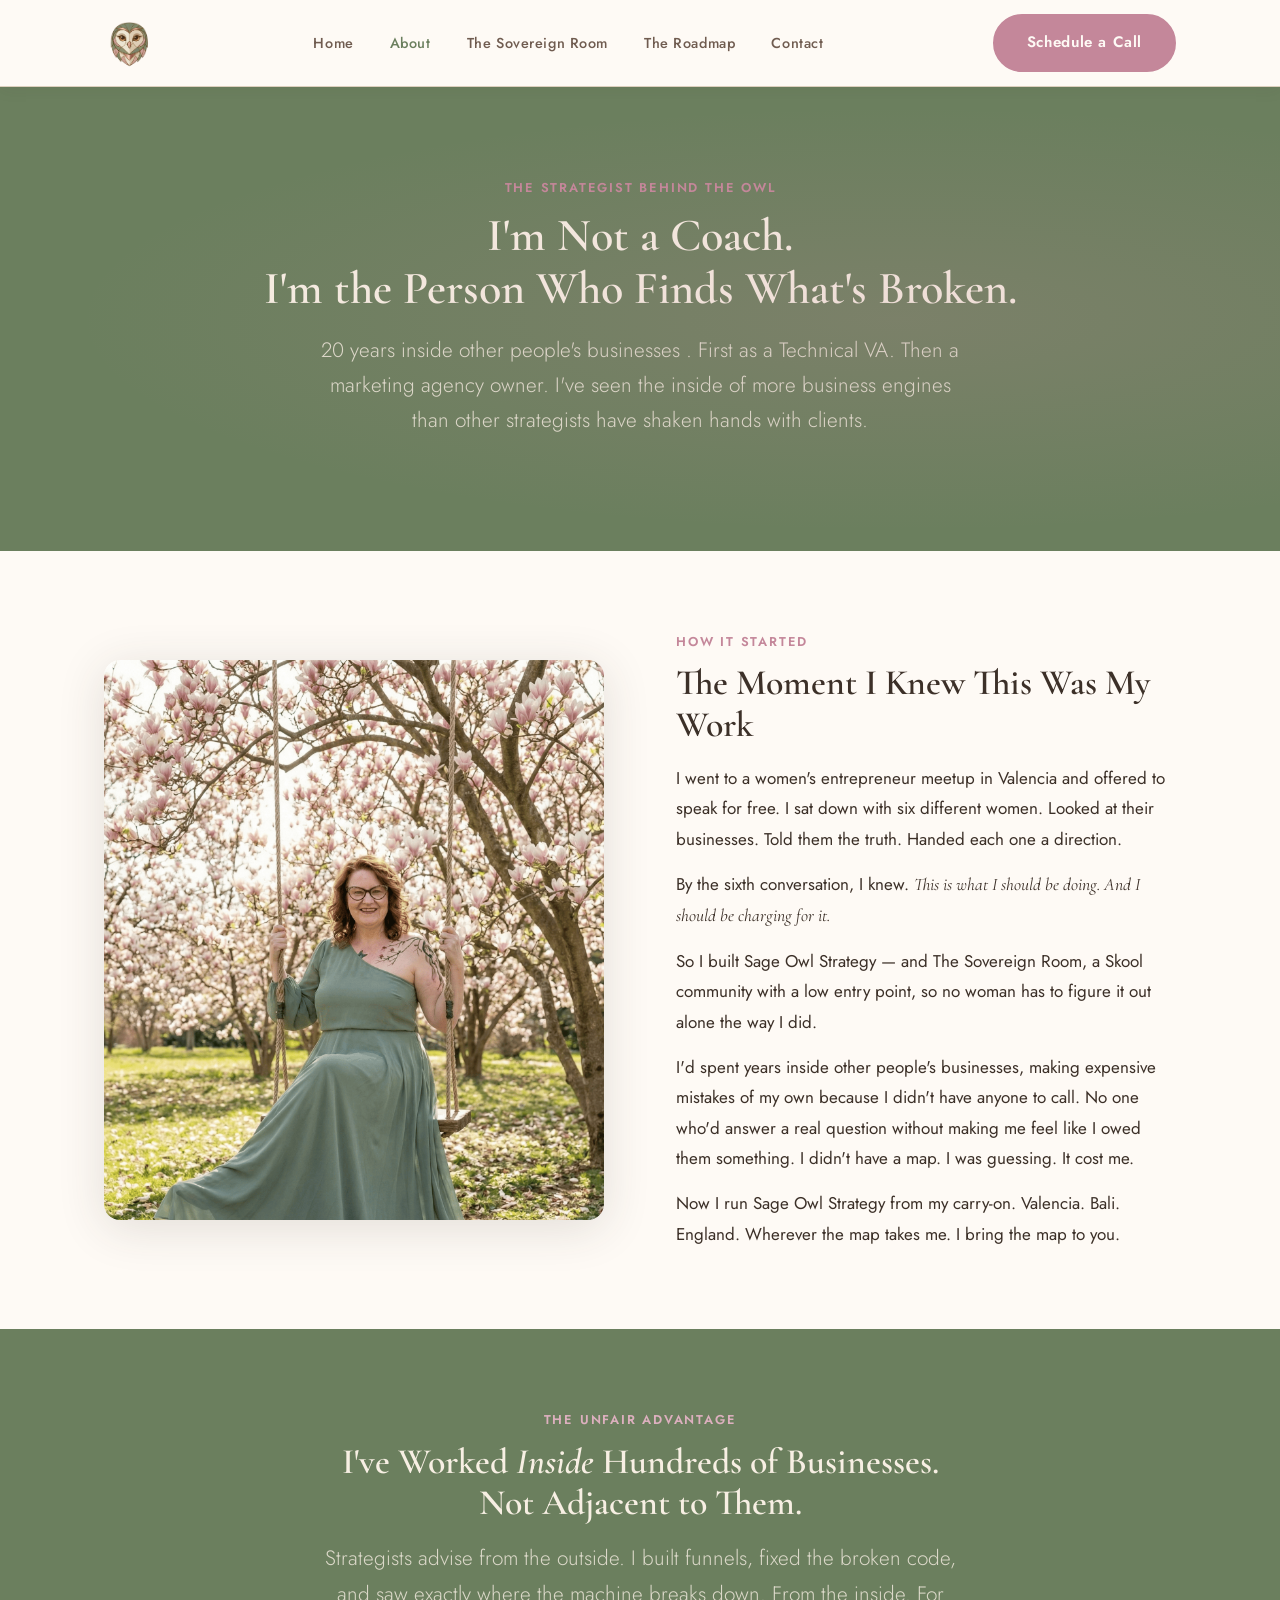
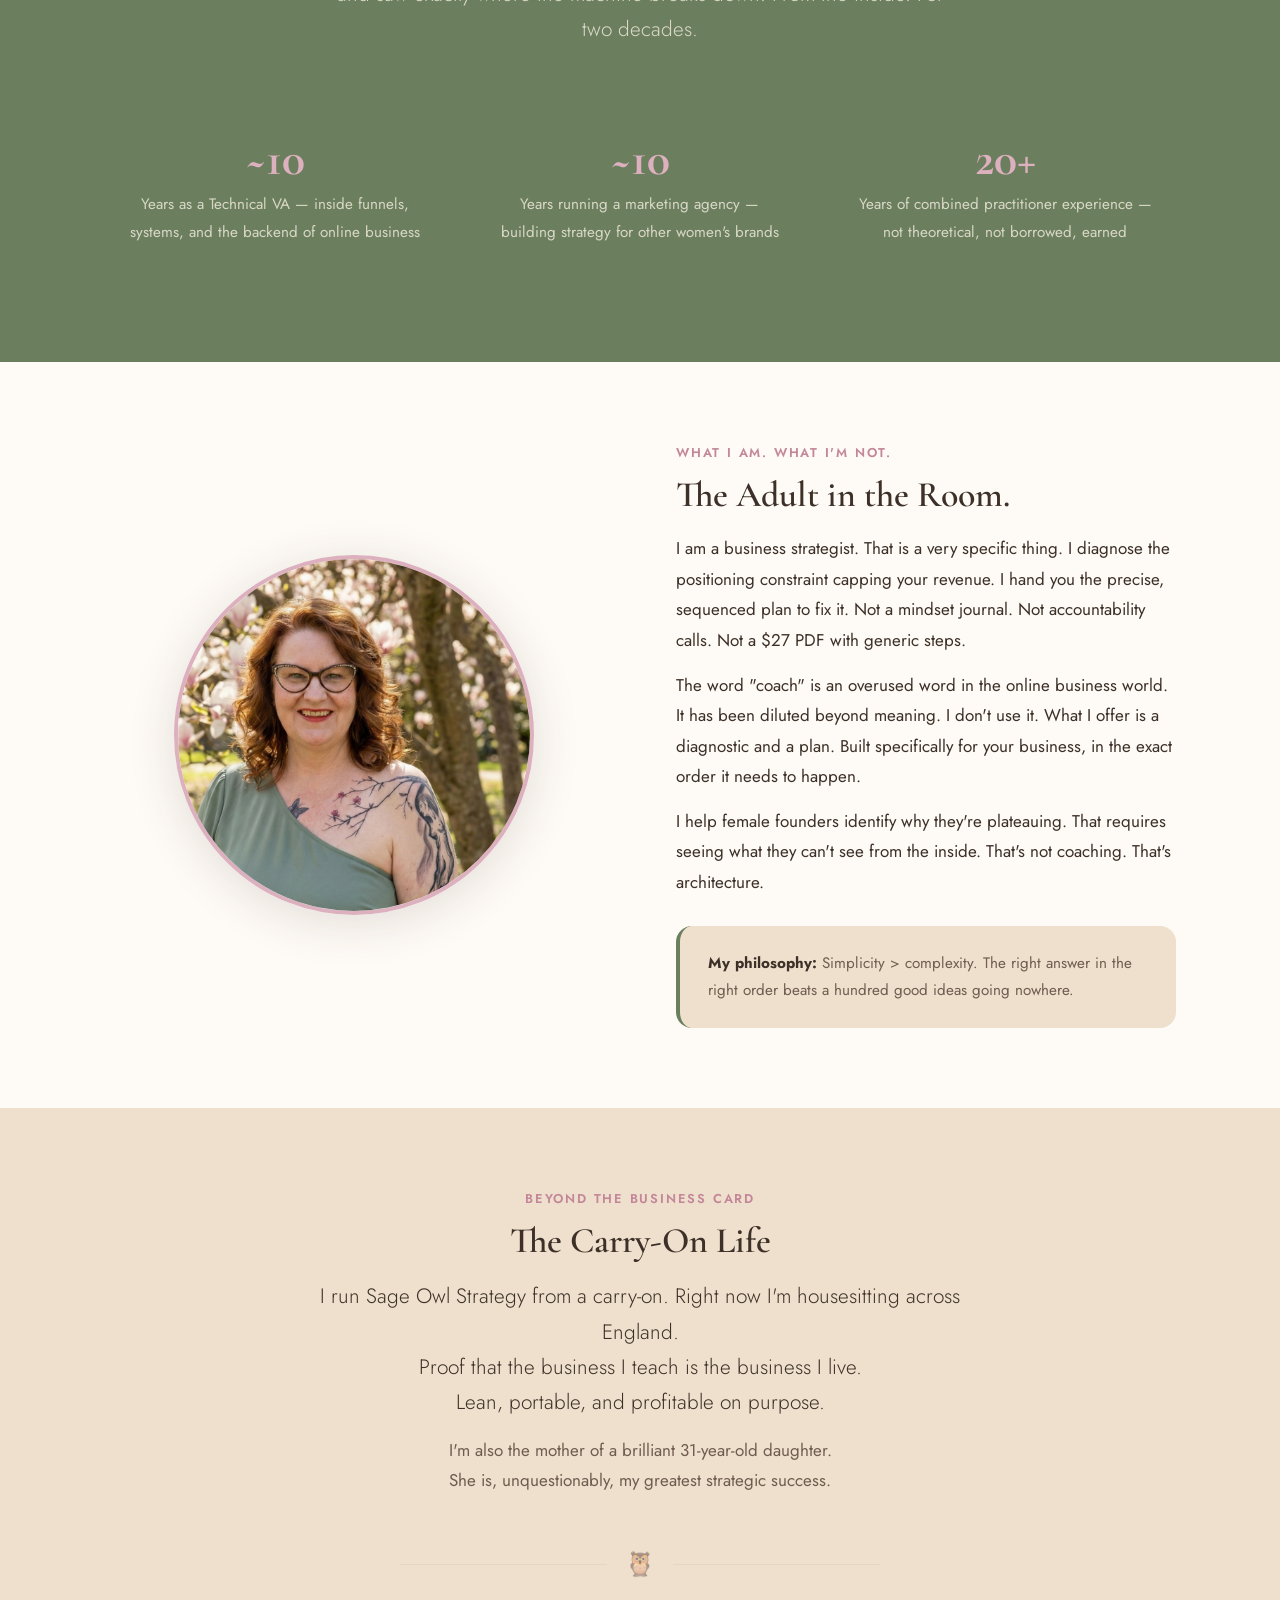
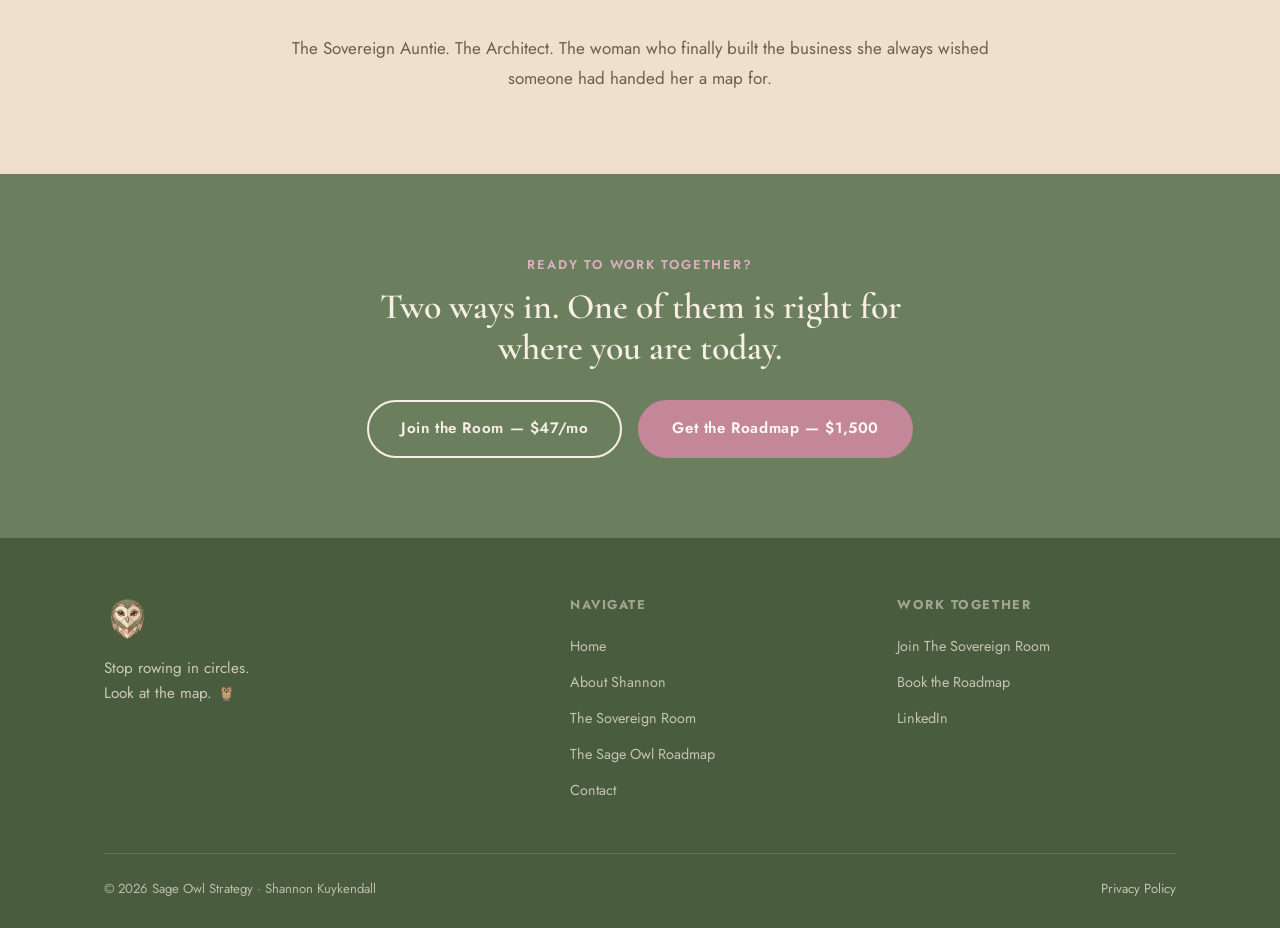
==== about.html @ d6c2b33d "Add files via upload" ====
<!DOCTYPE html>
<html lang="en">
<head>
  <meta charset="UTF-8" />
  <meta name="viewport" content="width=device-width, initial-scale=1.0" />

  <!-- SEO -->
  <title>About Shannon Kuykendall | Sage Owl Strategy</title>
  <!-- Google Analytics 4 -->
  <script async src="https://www.googletagmanager.com/gtag/js?id=G-QJ9VFE82Z1"></script>
  <script>window.dataLayer=window.dataLayer||[];function gtag(){dataLayer.push(arguments);}gtag("js",new Date());gtag("config","G-QJ9VFE82Z1");</script>
  <meta name="description" content="20 years inside other people's businesses. Technical VA, marketing agency owner, and now the person who finds what's broken. I'm not a coach — I'm a business strategist." />
  <link rel="canonical" href="https://sageowlstrategy.com/about.html" />

  <!-- Open Graph -->
  <meta property="og:type" content="website" />
  <meta property="og:url" content="https://sageowlstrategy.com/about.html" />
  <meta property="og:title" content="About Shannon Kuykendall | Sage Owl Strategy" />
  <meta property="og:description" content="20 years inside other people's businesses. Technical VA, agency owner, and business strategist for women founders." />
  <meta property="og:image" content="https://sageowlstrategy.com/images/shannon-headshot.png" />

  <link rel="icon" type="image/png" href="/images/favicon.png" />
  <link rel="shortcut icon" href="/images/favicon.png" />
  <link rel="apple-touch-icon" href="/images/favicon.png" />
  <link rel="stylesheet" href="styles.css" />

  <!-- Google Analytics 4 — paste your ID -->
  


  <!-- Metricool -->

</head>

<body>

  <!-- NAV -->
  <nav class="nav">
    <div class="nav__inner">
      <a class="nav__logo" href="index.html">
        <img src="/images/logo.png" alt="Sage Owl Strategy" />
      </a>
      <button class="nav__hamburger" id="hamburger" aria-label="Toggle menu">
        <span></span><span></span><span></span>
      </button>
      <ul class="nav__links" id="navLinks">
        <li><a href="index.html">Home</a></li>
        <li><a href="about.html" class="active">About</a></li>
        <li><a href="sovereign-room.html">The Sovereign Room</a></li>
        <li><a href="roadmap.html">The Roadmap</a></li>
        <li><a href="contact.html">Contact</a></li>
      </ul>
      <a href="contact.html" class="btn btn--rose nav__cta">Schedule a Call</a>
    </div>
  </nav>

  <!-- PAGE HERO -->
  <section class="page-hero">
    <span class="eyebrow">The Strategist Behind the Owl</span>
    <h1>I'm Not a Coach.<br>I'm the Person Who Finds What's Broken.</h1>
    <p class="lead">20 years inside other people's businesses . First as a Technical VA. Then a marketing agency owner. I've seen the inside of more business engines than other strategists have shaken hands with clients.</p>
  </section>

  <!-- ORIGIN STORY -->
  <section class="section section--white">
    <div class="container">
      <div class="about-split">
        <div class="about-split__image">
          <img src="/images/shannon-swing.png" alt="Shannon Kuykendall" style="border-radius:16px;max-height:560px;object-fit:cover;object-position:top;" />
        </div>
        <div class="about-split__text">
          <span class="eyebrow">How it started</span>
          <h2>The Moment I Knew This Was My Work</h2>
          <p style="margin-top:18px;">I went to a women's entrepreneur meetup in Valencia and offered to speak for free. I sat down with six different women. Looked at their businesses. Told them the truth. Handed each one a direction.</p>
          <p style="margin-top:14px;">By the sixth conversation, I knew. <em style="font-family:var(--font-display);font-size:1.1rem;">This is what I should be doing. And I should be charging for it.</em></p>
          <p style="margin-top:14px;">So I built Sage Owl Strategy — and The Sovereign Room, a Skool community with a low entry point, so no woman has to figure it out alone the way I did.</p>
          <p style="margin-top:14px;">I'd spent years inside other people's businesses, making expensive mistakes of my own because I didn't have anyone to call. No one who'd answer a real question without making me feel like I owed them something. I didn't have a map. I was guessing. It cost me.</p>
          <p style="margin-top:14px;">Now I run Sage Owl Strategy from my carry-on. Valencia. Bali. England. Wherever the map takes me. I bring the map to you.</p>
        </div>
      </div>
    </div>
  </section>

  <!-- CREDENTIALS -->
  <section class="section section--sage">
    <div class="container">
      <div style="text-align:center;">
        <span class="eyebrow">The Unfair Advantage</span>
        <h2 style="color:var(--cream);">I've Worked <em>Inside</em> Hundreds of Businesses.<br>Not Adjacent to Them.</h2>
        <p class="lead" style="color:rgba(247,239,227,.8);max-width:640px;margin:18px auto 0;">Strategists advise from the outside. I built funnels, fixed the broken code, and saw exactly where the machine breaks down. From the inside. For two decades.</p>
      </div>
      <div class="creds-grid" style="margin-top:52px;">
        <div class="cred-item">
          <span class="num" style="color:var(--rose-light);">~10</span>
          <p style="color:rgba(247,239,227,.78);">Years as a Technical VA — inside funnels, systems, and the backend of online business</p>
        </div>
        <div class="cred-item">
          <span class="num" style="color:var(--rose-light);">~10</span>
          <p style="color:rgba(247,239,227,.78);">Years running a marketing agency — building strategy for other women's brands</p>
        </div>
        <div class="cred-item">
          <span class="num" style="color:var(--rose-light);">20+</span>
          <p style="color:rgba(247,239,227,.78);">Years of combined practitioner experience — not theoretical, not borrowed, earned</p>
        </div>
      </div>
    </div>
  </section>

  <!-- WHAT SHE IS NOT + PHILOSOPHY -->
  <section class="section section--white">
    <div class="container">
      <div class="about-split about-split--reverse">
        <div class="about-split__text">
          <span class="eyebrow">What I Am. What I'm Not.</span>
          <h2>The Adult in the Room.</h2>
          <p style="margin-top:18px;">I am a business strategist. That is a very specific thing. I diagnose the positioning constraint capping your revenue. I hand you the precise, sequenced plan to fix it. Not a mindset journal. Not accountability calls. Not a $27 PDF with generic steps.</p>
          <p style="margin-top:14px;">The word "coach" is an overused word in the online business world. It has been diluted beyond meaning. I don't use it. What I offer is a diagnostic and a plan. Built specifically for your business, in the exact order it needs to happen.</p>
          <p style="margin-top:14px;">I help female founders identify why they're plateauing. That requires seeing what they can't see from the inside. That's not coaching. That's architecture.</p>
          <div style="margin-top:28px;padding:24px 28px;background:var(--cream-mid);border-radius:var(--radius-lg);border-left:4px solid var(--sage);">
            <p style="font-size:.95rem;color:var(--text-muted);"><strong style="color:var(--text);">My philosophy:</strong> Simplicity &gt; complexity. The right answer in the right order beats a hundred good ideas going nowhere.</p>
          </div>
        </div>
        <div class="about-split__image about-split__image--circle">
          <img src="/images/shannon-headshot.png" alt="Shannon Kuykendall" />
        </div>
      </div>
    </div>
  </section>

  <!-- PERSONAL / HUMAN SECTION -->
  <section class="section section--cream-dark">
    <div class="container" style="max-width:760px;text-align:center;">
      <span class="eyebrow">Beyond the business card</span>
      <h2>The Carry-On Life</h2>
      <p class="lead" style="margin-top:18px;">I run Sage Owl Strategy from a carry-on. Right now I'm housesitting across England.<br>Proof that the business I teach is the business I live.<br>Lean, portable, and profitable on purpose.</p>
      <p style="margin-top:14px;color:var(--text-muted);">I'm also the mother of a brilliant 31-year-old daughter.<br>She is, unquestionably, my greatest strategic success.</p>
      <div class="owl-divider"><span>🦉</span></div>
      <p style="color:var(--text-muted);">The Sovereign Auntie. The Architect. The woman who finally built the business she always wished someone had handed her a map for.</p>
    </div>
  </section>

  <!-- CTA -->
  <section class="section section--sage" style="text-align:center;">
    <div class="container" style="max-width:640px;">
      <span class="eyebrow">Ready to work together?</span>
      <h2 style="color:var(--cream);">Two ways in. One of them is right for where you are today.</h2>
      <div style="display:flex;gap:16px;justify-content:center;flex-wrap:wrap;margin-top:32px;">
        <a href="sovereign-room.html" class="btn btn--outline-cream">Join the Room — $47/mo</a>
        <a href="roadmap.html" class="btn btn--rose">Get the Roadmap — $1,500</a>
      </div>
    </div>
  </section>

  <!-- FOOTER -->
  <footer class="footer">
    <div class="footer__inner">
      <div class="footer__top">
        <div>
          <div class="footer__logo"><img src="/images/logo.png" alt="Sage Owl Strategy" /></div>
          <p class="footer__tagline">Stop rowing in circles.<br>Look at the map. 🦉</p>
        </div>
        <div>
          <h5>Navigate</h5>
          <ul class="footer__links">
            <li><a href="index.html">Home</a></li>
            <li><a href="about.html">About Shannon</a></li>
            <li><a href="sovereign-room.html">The Sovereign Room</a></li>
            <li><a href="roadmap.html">The Sage Owl Roadmap</a></li>
            <li><a href="contact.html">Contact</a></li>
          </ul>
        </div>
        <div>
          <h5>Work Together</h5>
          <ul class="footer__links">
            <li><a href="https://www.skool.com/the-sovereign-room-8206" target="_blank" rel="noopener">Join The Sovereign Room</a></li>
            <li><a href="https://cal.com/inthefeed/sage-owl-roadmap" target="_blank" rel="noopener">Book the Roadmap</a></li>
            <li><a href="https://www.linkedin.com/company/sage-owl-strategy" target="_blank" rel="noopener">LinkedIn</a></li>
          </ul>
        </div>
      </div>
      <div class="footer__bottom">
        <span>© 2026 Sage Owl Strategy · Shannon Kuykendall</span>
        <span><a href="#">Privacy Policy</a></span>
      </div>
    </div>
  </footer>

  <script>
    document.getElementById('hamburger').addEventListener('click', function() {
      document.getElementById('navLinks').classList.toggle('open');
    });
  </script>
</body>
</html>
---- styles.css ----
/* ================================================
   SAGE OWL STRATEGY — SHARED STYLESHEET
   Brand: Cream + Sage Green + Rose
   ================================================ */

@import url('https://fonts.googleapis.com/css2?family=Cormorant+Garamond:ital,wght@0,300;0,400;0,500;0,600;0,700;1,400;1,600&family=Jost:wght@300;400;500;600&family=Dancing+Script:wght@600;700&display=swap');

/* ---- CSS Variables ---- */
:root {
  --cream:       #F7EFE3;
  --cream-mid:   #EEE0CC;
  --cream-dark:  #E2D0B8;
  --sage:        #6B7F5E;
  --sage-dark:   #4A5C3E;
  --sage-light:  #8FA882;
  --rose:        #C4879A;
  --rose-dark:   #A86878;
  --rose-light:  #DDB0BF;
  --text:        #3C3028;
  --text-muted:  #705C50;
  --white:       #FEFAF5;
  --border:      #DDD0BE;

  --font-display: 'Cormorant Garamond', Georgia, serif;
  --font-script:  'Dancing Script', cursive;
  --font-body:    'Jost', sans-serif;

  --radius:   6px;
  --radius-lg: 16px;
  --shadow:   0 4px 24px rgba(60,48,40,.10);
  --shadow-lg: 0 8px 48px rgba(60,48,40,.14);
  --transition: .25s ease;
  --max-w: 1120px;
}

/* ---- Reset ---- */
*, *::before, *::after { box-sizing: border-box; margin: 0; padding: 0; }
html { scroll-behavior: smooth; font-size: 16px; overflow-x: hidden; }
body {
  background: var(--cream);
  color: var(--text);
  font-family: var(--font-body);
  font-weight: 400;
  line-height: 1.7;
  -webkit-font-smoothing: antialiased;
  margin: 0;
  padding: 0;
  overflow-x: hidden;
}
footer.footer { margin-bottom: 0; display: block; }
img { display: block; max-width: 100%; height: auto; }
a { color: inherit; text-decoration: none; }
ul { list-style: none; }
button, .btn { cursor: pointer; font-family: var(--font-body); }

/* ---- Utility ---- */
.container { max-width: var(--max-w); margin: 0 auto; padding: 0 24px; }
.section { padding: 80px 0; }
.section--sage { background: var(--sage); color: var(--cream); }
.section--cream-dark { background: var(--cream-mid); }
.section--white { background: var(--white); }

/* ---- Typography ---- */
h1, h2, h3, h4 { font-family: var(--font-display); font-weight: 600; line-height: 1.15; }
h1 { font-size: clamp(2rem, 3.6vw, 3.4rem); }
h2 { font-size: clamp(1.7rem, 2.8vw, 2.6rem); }
h3 { font-size: clamp(1.4rem, 2.5vw, 2rem); }
h4 { font-size: 1.25rem; }
p { font-size: 1.0625rem; line-height: 1.8; }
.lead { font-size: clamp(1.1rem, 1.8vw, 1.3rem); font-weight: 300; line-height: 1.7; }
.script { font-family: var(--font-script); font-weight: 600; }
.eyebrow {
  font-family: var(--font-body);
  font-size: .8rem;
  font-weight: 600;
  letter-spacing: .14em;
  text-transform: uppercase;
  color: var(--rose);
  display: block;
  margin-bottom: 10px;
}
.section--sage .eyebrow { color: var(--rose-light); }

/* ---- Buttons ---- */
.btn {
  display: inline-block;
  padding: 14px 32px;
  border-radius: 40px;
  font-size: .95rem;
  font-weight: 600;
  letter-spacing: .04em;
  transition: all var(--transition);
  border: 2px solid transparent;
}
.btn--rose {
  background: var(--rose);
  color: var(--white);
  border-color: var(--rose);
}
.btn--rose:hover { background: var(--rose-dark); border-color: var(--rose-dark); transform: translateY(-2px); box-shadow: var(--shadow); }
.btn--sage {
  background: var(--sage);
  color: var(--cream);
  border-color: var(--sage);
}
.btn--sage:hover { background: var(--sage-dark); border-color: var(--sage-dark); transform: translateY(-2px); box-shadow: var(--shadow); }
.btn--outline-cream {
  background: transparent;
  color: var(--cream);
  border-color: var(--cream);
}
.btn--outline-cream:hover { background: var(--cream); color: var(--sage); transform: translateY(-2px); }
.btn--outline-sage {
  background: transparent;
  color: var(--sage);
  border-color: var(--sage);
}
.btn--outline-sage:hover { background: var(--sage); color: var(--cream); transform: translateY(-2px); }

/* ---- NAV ---- */
.nav {
  position: sticky;
  top: 0;
  z-index: 100;
  background: var(--white);
  border-bottom: 1px solid var(--border);
  box-shadow: 0 2px 16px rgba(60,48,40,.07);
}
.nav__inner {
  display: flex;
  align-items: center;
  justify-content: space-between;
  padding: 14px 24px;
  max-width: var(--max-w);
  margin: 0 auto;
}
.nav__logo img { height: 52px; width: auto; }
.nav__links {
  display: flex;
  align-items: center;
  gap: 36px;
}
.nav__links a {
  font-size: .9rem;
  font-weight: 500;
  letter-spacing: .04em;
  color: var(--text-muted);
  transition: color var(--transition);
  position: relative;
}
.nav__links a::after {
  content: '';
  position: absolute;
  bottom: -3px; left: 0;
  width: 0; height: 2px;
  background: var(--rose);
  transition: width var(--transition);
}
.nav__links a:hover { color: var(--sage); }
.nav__links a:hover::after { width: 100%; }
.nav__links a.active { color: var(--sage); }
.nav__cta { margin-left: 12px; }

/* Mobile nav */
.nav__hamburger {
  display: none;
  flex-direction: column;
  gap: 5px;
  cursor: pointer;
  padding: 6px;
  background: none;
  border: none;
}
.nav__hamburger span {
  display: block;
  width: 24px; height: 2px;
  background: var(--text);
  transition: all var(--transition);
}

/* ---- HERO ---- */
.hero {
  background: var(--sage);
  color: var(--cream);
  overflow: hidden;
  position: relative;
}
.hero::before {
  content: '';
  position: absolute;
  top: -60px; right: -60px;
  width: 420px; height: 420px;
  background: rgba(255,255,255,.04);
  border-radius: 50%;
  pointer-events: none;
}
.hero__inner {
  display: grid;
  grid-template-columns: 1fr 1fr;
  align-items: center;
  gap: 60px;
  padding: 90px 24px 80px;
  max-width: var(--max-w);
  margin: 0 auto;
}
.hero__text h1 { color: var(--cream); margin-bottom: 20px; }
.hero__text h1 em { font-style: italic; color: var(--rose-light); }
.hero__text .lead { color: rgba(247,239,227,.82); margin-bottom: 32px; }
.hero__btns { display: flex; gap: 14px; flex-wrap: wrap; }
.hero__image { position: relative; display: flex; justify-content: center; }
.hero__photo-wrap {
  position: relative;
  width: 380px; height: 380px;
  border-radius: 50%;
  overflow: hidden;
  border: 4px solid rgba(196,135,154,.5);
  box-shadow: var(--shadow-lg);
  flex-shrink: 0;
}
.hero__photo-wrap img { width: 100%; height: 100%; object-fit: cover; object-position: top center; }
.hero__photo-ring {
  position: absolute;
  inset: -12px;
  border-radius: 50%;
  border: 2px dashed rgba(196,135,154,.35);
  pointer-events: none;
}

/* ---- PAIN CARDS ---- */
.pain-cards {
  display: grid;
  grid-template-columns: repeat(3, 1fr);
  gap: 28px;
  margin-top: 52px;
}
.pain-card {
  background: var(--white);
  border: 1px solid var(--border);
  border-top: 4px solid var(--rose);
  border-radius: var(--radius-lg);
  padding: 36px 28px;
  box-shadow: var(--shadow);
  transition: transform var(--transition), box-shadow var(--transition);
}
.pain-card:hover { transform: translateY(-4px); box-shadow: var(--shadow-lg); }
.pain-card h4 { font-family: var(--font-display); color: var(--rose-dark); margin-bottom: 10px; font-size: 1.3rem; }
.pain-card p { font-size: .97rem; color: var(--text-muted); }

/* ---- FEATURE GRID (what you get) ---- */
.feature-grid {
  display: grid;
  grid-template-columns: repeat(auto-fit, minmax(260px, 1fr));
  gap: 28px;
  margin-top: 48px;
}
.feature-item {
  padding: 32px 28px;
  border-radius: var(--radius-lg);
  background: rgba(255,255,255,.1);
  border: 1px solid rgba(255,255,255,.15);
  transition: background var(--transition);
}
.feature-item:hover { background: rgba(255,255,255,.16); }
.feature-icon {
  font-size: 1.8rem;
  margin-bottom: 14px;
}
.feature-item h4 { color: var(--cream); margin-bottom: 8px; }
.feature-item p { color: rgba(247,239,227,.78); font-size: .95rem; }

/* ---- TESTIMONIAL ---- */
.testimonial-block {
  background: var(--white);
  border-radius: var(--radius-lg);
  padding: 48px 56px;
  box-shadow: var(--shadow);
  border-left: 6px solid var(--rose);
  max-width: 820px;
  margin: 0 auto;
}
.testimonial-block blockquote {
  font-family: var(--font-display);
  font-size: clamp(1.3rem, 2.5vw, 1.75rem);
  font-style: italic;
  line-height: 1.55;
  color: var(--text);
  margin-bottom: 20px;
}
.testimonial-block .stars { color: var(--rose); font-size: 1.2rem; margin-bottom: 10px; }
.testimonial-block cite { font-size: .9rem; font-weight: 600; color: var(--text-muted); font-style: normal; }

/* ---- TWO-PATH SECTION ---- */
.two-path {
  display: grid;
  grid-template-columns: 1fr 1fr;
  gap: 28px;
  margin-top: 52px;
}
.path-card {
  border-radius: var(--radius-lg);
  padding: 44px 40px;
  position: relative;
  overflow: hidden;
}
.path-card--entry {
  background: var(--white);
  border: 2px solid var(--border);
  box-shadow: var(--shadow);
}
.path-card--primary {
  background: var(--sage);
  color: var(--cream);
}
.path-card__tag {
  display: inline-block;
  font-size: .75rem;
  font-weight: 700;
  letter-spacing: .12em;
  text-transform: uppercase;
  padding: 5px 14px;
  border-radius: 20px;
  margin-bottom: 18px;
}
.path-card--entry .path-card__tag { background: var(--cream-mid); color: var(--sage-dark); }
.path-card--primary .path-card__tag { background: rgba(255,255,255,.2); color: var(--cream); }
.path-card h3 { margin-bottom: 10px; }
.path-card--entry h3 { color: var(--sage-dark); }
.path-card--primary h3 { color: var(--cream); }
.path-card .price {
  font-family: var(--font-display);
  font-size: 2.2rem;
  font-weight: 700;
  margin: 14px 0;
}
.path-card--entry .price { color: var(--rose-dark); }
.path-card--primary .price { color: var(--rose-light); }
.path-card p { margin-bottom: 24px; font-size: .97rem; }
.path-card--entry p { color: var(--text-muted); }
.path-card--primary p { color: rgba(247,239,227,.84); }
.path-card ul { margin-bottom: 28px; }
.path-card ul li {
  padding: 7px 0;
  border-bottom: 1px solid rgba(0,0,0,.07);
  font-size: .95rem;
  display: flex;
  align-items: flex-start;
  gap: 10px;
}
.path-card--primary ul li { border-color: rgba(255,255,255,.12); color: rgba(247,239,227,.88); }
.path-card ul li::before {
  content: '🦉';
  font-size: .85rem;
  flex-shrink: 0;
  margin-top: 2px;
}

/* ---- ABOUT SECTIONS ---- */
.about-split {
  display: grid;
  grid-template-columns: 1fr 1fr;
  gap: 72px;
  align-items: center;
}
.about-split--reverse .about-split__text { order: 2; }
.about-split--reverse .about-split__image { order: 1; }
.about-split__image img {
  border-radius: var(--radius-lg);
  box-shadow: var(--shadow-lg);
  width: 100%;
  object-fit: cover;
}
.about-split__image--circle img {
  border-radius: 50%;
  width: 360px;
  height: 360px;
  object-fit: cover;
  object-position: top;
  border: 4px solid var(--rose-light);
  box-shadow: var(--shadow-lg);
}
.about-split__image--circle { display: flex; justify-content: center; }

/* ---- STATS / CREDENTIALS ---- */
.creds-grid {
  display: grid;
  grid-template-columns: repeat(3, 1fr);
  gap: 24px;
  margin-top: 48px;
}
.cred-item { text-align: center; padding: 36px 24px; }
.cred-item .num {
  font-family: var(--font-display);
  font-size: 3rem;
  font-weight: 700;
  color: var(--rose);
  display: block;
  line-height: 1;
  margin-bottom: 8px;
}
.cred-item p { font-size: .95rem; color: var(--text-muted); }

/* ---- OFFER DETAILS (Roadmap) ---- */
.offer-details {
  display: grid;
  grid-template-columns: 1fr 1fr;
  gap: 52px;
  align-items: start;
  margin-top: 52px;
}
.offer-box {
  background: var(--white);
  border-radius: var(--radius-lg);
  padding: 40px 36px;
  box-shadow: var(--shadow);
  border-top: 4px solid var(--rose);
}
.offer-box h4 { font-family: var(--font-display); font-size: 1.5rem; color: var(--sage-dark); margin-bottom: 20px; }
.offer-box ul li {
  padding: 10px 0;
  border-bottom: 1px solid var(--border);
  font-size: .97rem;
  display: flex;
  gap: 12px;
  align-items: flex-start;
}
.offer-box ul li:last-child { border-bottom: none; }
.offer-box ul li::before { content: '✦'; color: var(--rose); flex-shrink: 0; margin-top: 3px; }

.objection-list { margin-top: 32px; }
.objection-item {
  padding: 22px 24px;
  border-radius: var(--radius);
  background: var(--cream-mid);
  margin-bottom: 14px;
  border-left: 4px solid var(--sage);
}
.objection-item .q {
  font-family: var(--font-display);
  font-weight: 600;
  font-style: italic;
  font-size: 1.1rem;
  color: var(--sage-dark);
  margin-bottom: 6px;
}
.objection-item .a { font-size: .95rem; color: var(--text-muted); }

/* ---- CONTACT / BOOKING ---- */
.booking-wrap {
  display: grid;
  grid-template-columns: 1fr 1.6fr;
  gap: 60px;
  align-items: start;
}
.booking-info h2 { margin-bottom: 18px; }
.booking-info p { margin-bottom: 14px; color: var(--text-muted); }
.booking-embed {
  background: var(--white);
  border-radius: var(--radius-lg);
  padding: 40px;
  box-shadow: var(--shadow-lg);
  min-height: 400px;
  display: flex;
  flex-direction: column;
  align-items: center;
  justify-content: center;
  text-align: center;
  border: 2px solid var(--border);
}
.booking-embed p { color: var(--text-muted); margin-bottom: 24px; }

/* ---- PAGE HERO (interior pages) ---- */
.page-hero {
  background: var(--sage);
  color: var(--cream);
  padding: 90px 24px 80px;
  text-align: center;
  position: relative;
  overflow: hidden;
}
.page-hero::before {
  content: '';
  position: absolute;
  inset: 0;
  background: radial-gradient(ellipse at 70% 50%, rgba(196,135,154,.18) 0%, transparent 65%);
  pointer-events: none;
}
.page-hero h1 { color: var(--cream); max-width: 780px; margin: 0 auto 18px; }
.page-hero .lead { color: rgba(247,239,227,.82); max-width: 640px; margin: 0 auto 32px; }

/* ---- DIVIDER OWL ---- */
.owl-divider {
  display: flex;
  align-items: center;
  gap: 18px;
  margin: 48px auto;
  max-width: 480px;
  opacity: .55;
}
.owl-divider::before,
.owl-divider::after {
  content: '';
  flex: 1;
  height: 1px;
  background: var(--border);
}
.owl-divider span { font-size: 1.5rem; flex-shrink: 0; }

/* ---- BANNER / QUOTE STRIP ---- */
.quote-strip {
  background: var(--rose);
  color: var(--white);
  padding: 40px 24px;
  text-align: center;
}
.quote-strip p {
  font-family: var(--font-display);
  font-size: clamp(1.3rem, 3vw, 2rem);
  font-style: italic;
  font-weight: 600;
  max-width: 860px;
  margin: 0 auto;
  line-height: 1.5;
}

/* ---- FOOTER ---- */
.footer {
  background: var(--sage-dark);
  color: rgba(247,239,227,.75);
  padding: 56px 0 28px;
}
.footer__inner {
  max-width: var(--max-w);
  margin: 0 auto;
  padding: 0 24px;
}
.footer__top {
  display: grid;
  grid-template-columns: 1.5fr 1fr 1fr;
  gap: 48px;
  padding-bottom: 40px;
  border-bottom: 1px solid rgba(255,255,255,.12);
}
.footer__logo img { height: 48px; width: auto; margin-bottom: 14px; }
.footer__tagline { font-size: .95rem; line-height: 1.65; }
.footer h5 {
  font-family: var(--font-body);
  font-size: .8rem;
  font-weight: 700;
  letter-spacing: .12em;
  text-transform: uppercase;
  color: rgba(247,239,227,.5);
  margin-bottom: 16px;
}
.footer__links li { margin-bottom: 9px; }
.footer__links a {
  font-size: .9rem;
  color: rgba(247,239,227,.7);
  transition: color var(--transition);
}
.footer__links a:hover { color: var(--rose-light); }
.footer__bottom {
  padding-top: 24px;
  display: flex;
  justify-content: space-between;
  align-items: center;
  font-size: .82rem;
  color: rgba(247,239,227,.65);
  flex-wrap: wrap;
  gap: 8px;
}
.footer__bottom a { color: rgba(247,239,227,.7); }
.footer__bottom a:hover { color: var(--rose-light); }

/* ---- OPTIN BOX ---- */
.optin-section { background: var(--cream-mid); padding: 72px 0; }
.optin-box {
  background: var(--white);
  border-radius: var(--radius-lg);
  padding: 52px 56px;
  max-width: 680px;
  margin: 0 auto;
  text-align: center;
  box-shadow: var(--shadow-lg);
  border-top: 5px solid var(--rose);
}
.optin-box h3 { margin-bottom: 12px; }
.optin-box p { color: var(--text-muted); margin-bottom: 28px; }
.optin-form { display: flex; gap: 12px; max-width: 440px; margin: 0 auto; }
.optin-form input {
  flex: 1;
  padding: 13px 18px;
  border: 1.5px solid var(--border);
  border-radius: 40px;
  font-family: var(--font-body);
  font-size: .95rem;
  background: var(--cream);
  color: var(--text);
  outline: none;
  transition: border-color var(--transition);
}
.optin-form input:focus { border-color: var(--rose); }
.optin-form input::placeholder { color: var(--text-muted); }
.optin-note { font-size: .8rem; color: var(--text-muted); margin-top: 12px; }

/* ---- RESPONSIVE ---- */
@media (max-width: 900px) {
  .hero__inner { grid-template-columns: 1fr; text-align: center; gap: 40px; }
  .hero__btns { justify-content: center; }
  .hero__image { order: -1; }
  .hero__photo-wrap { width: 280px; height: 280px; }
  .pain-cards { grid-template-columns: 1fr; }
  .two-path { grid-template-columns: 1fr; }
  .about-split,
  .about-split--reverse { grid-template-columns: 1fr; gap: 36px; }
  .about-split--reverse .about-split__text,
  .about-split--reverse .about-split__image { order: unset; }
  .creds-grid { grid-template-columns: 1fr; }
  .offer-details { grid-template-columns: 1fr; }
  .booking-wrap { grid-template-columns: 1fr; }
  .footer__top { grid-template-columns: 1fr 1fr; }
  .optin-box { padding: 36px 28px; }
  .optin-form { flex-direction: column; }
  .testimonial-block { padding: 32px 28px; }
}

@media (max-width: 640px) {
  .section { padding: 56px 0; }
  .nav__links { display: none; }
  .nav__links.open {
    display: flex;
    flex-direction: column;
    position: absolute;
    top: 100%; left: 0; right: 0;
    background: var(--white);
    padding: 20px 24px;
    border-top: 1px solid var(--border);
    box-shadow: var(--shadow);
    gap: 18px;
  }
  .nav__hamburger { display: flex; }
  .nav__cta { display: none; }
  .footer__top { grid-template-columns: 1fr; }
  .feature-grid { grid-template-columns: 1fr; }
  .creds-grid { grid-template-columns: repeat(2, 1fr); }
  .page-hero { padding: 60px 20px 50px; }
}

/* ---- Animations ---- */
@keyframes fadeUp {
  from { opacity: 0; transform: translateY(24px); }
  to   { opacity: 1; transform: translateY(0); }
}
.fade-up { animation: fadeUp .7s ease both; }
.fade-up--delay-1 { animation-delay: .15s; }
.fade-up--delay-2 { animation-delay: .3s; }
.fade-up--delay-3 { animation-delay: .45s; }
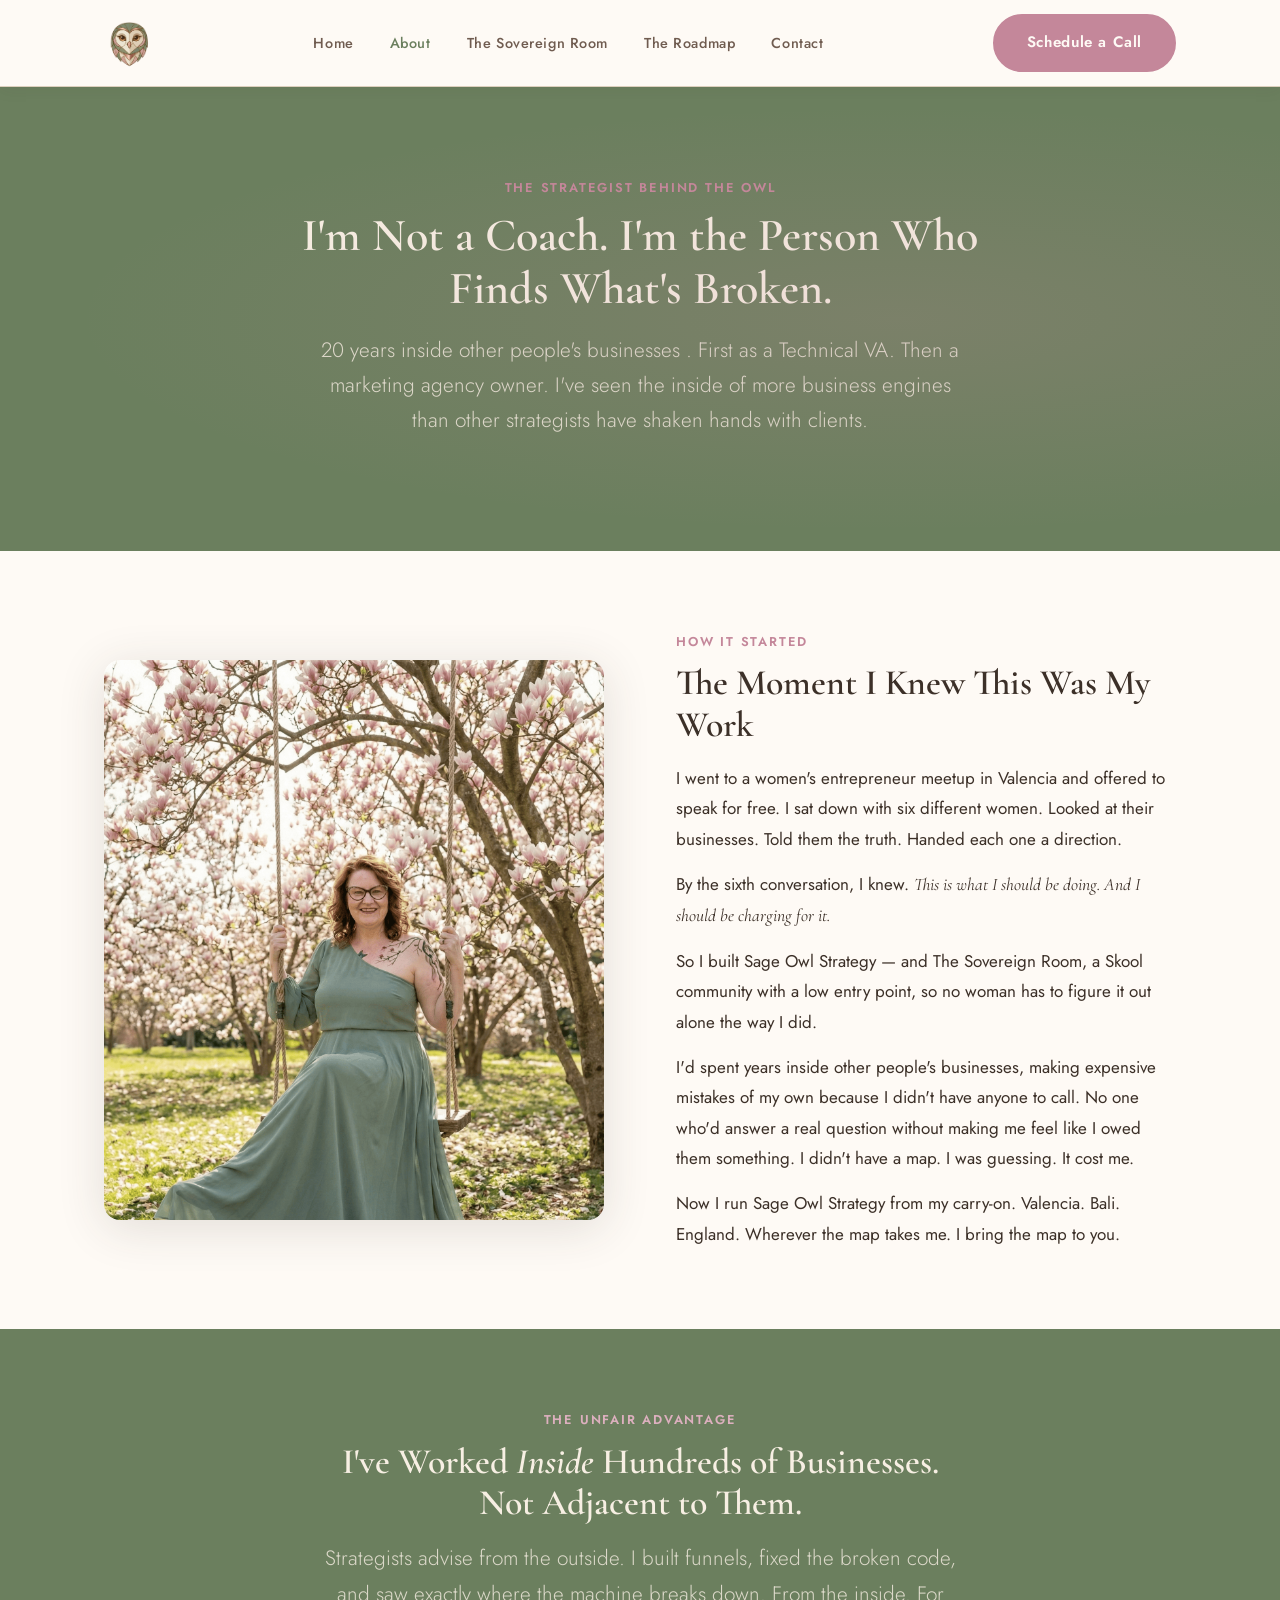
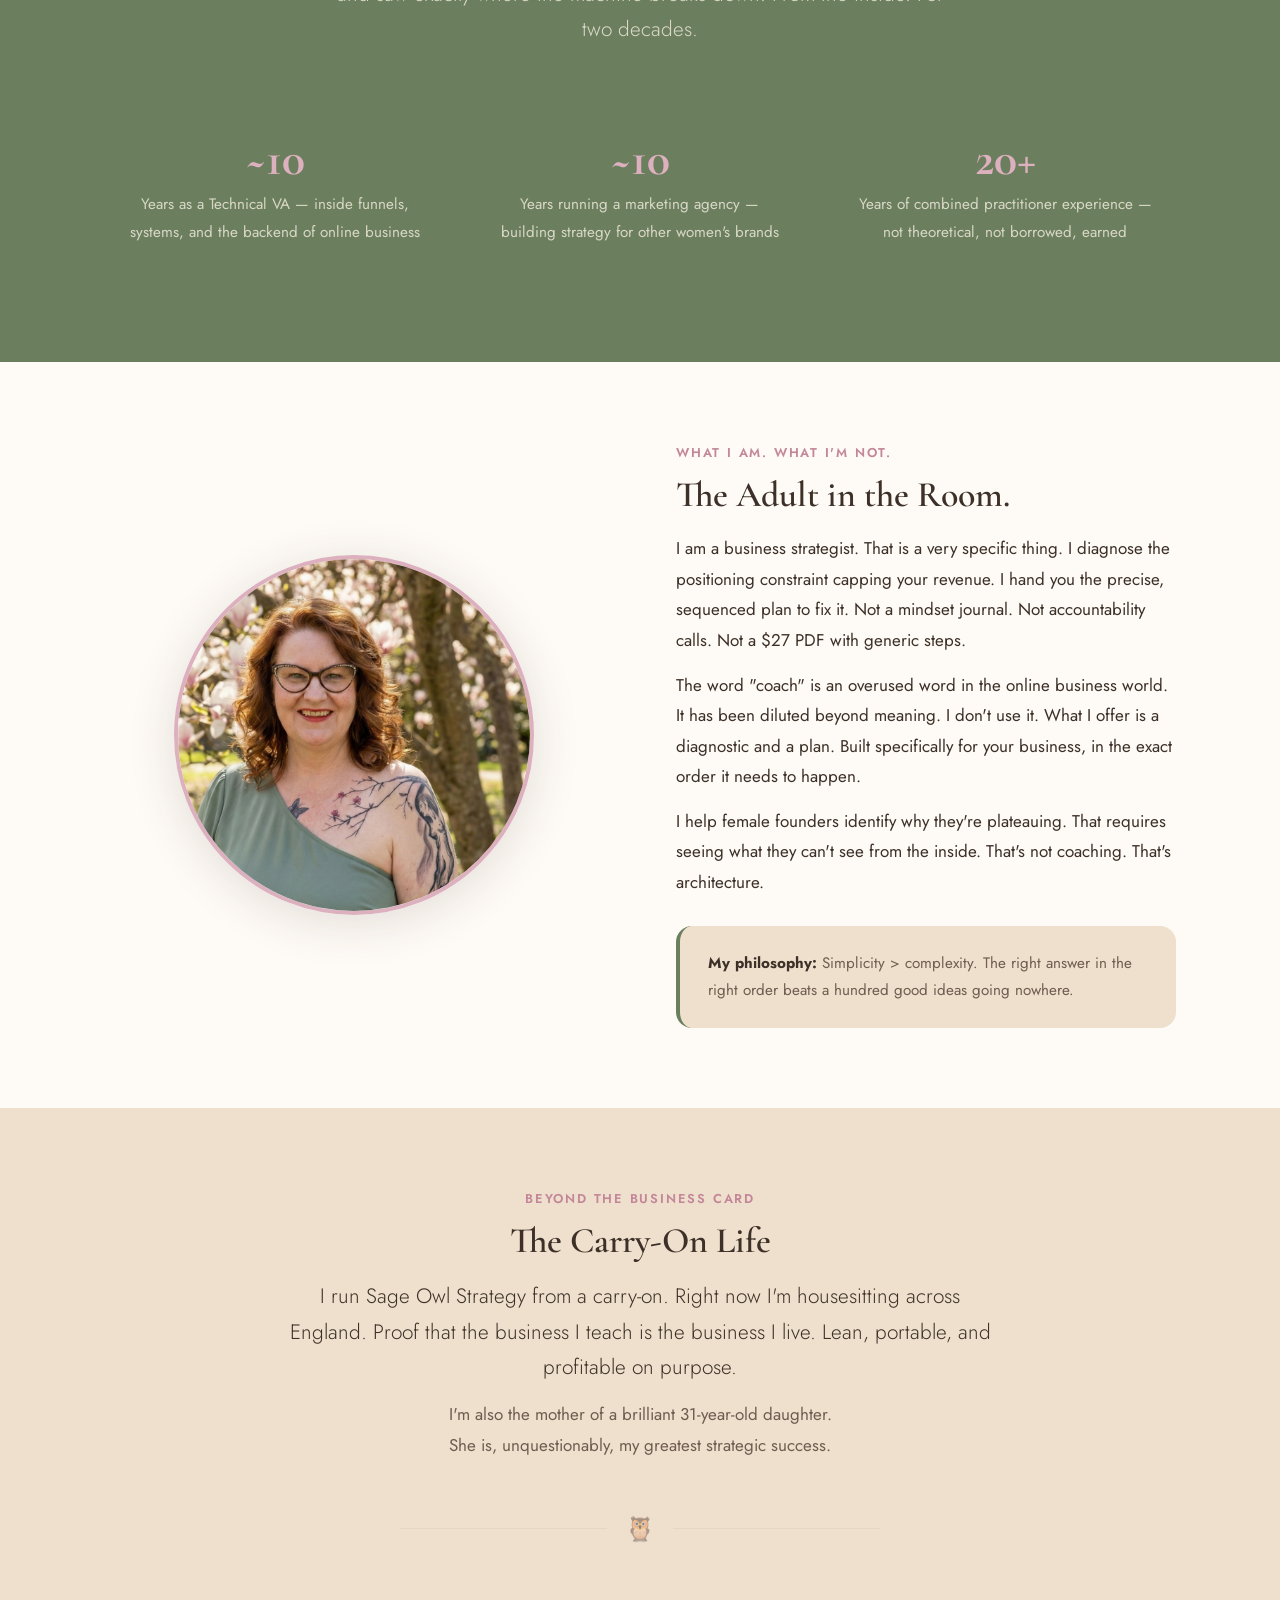
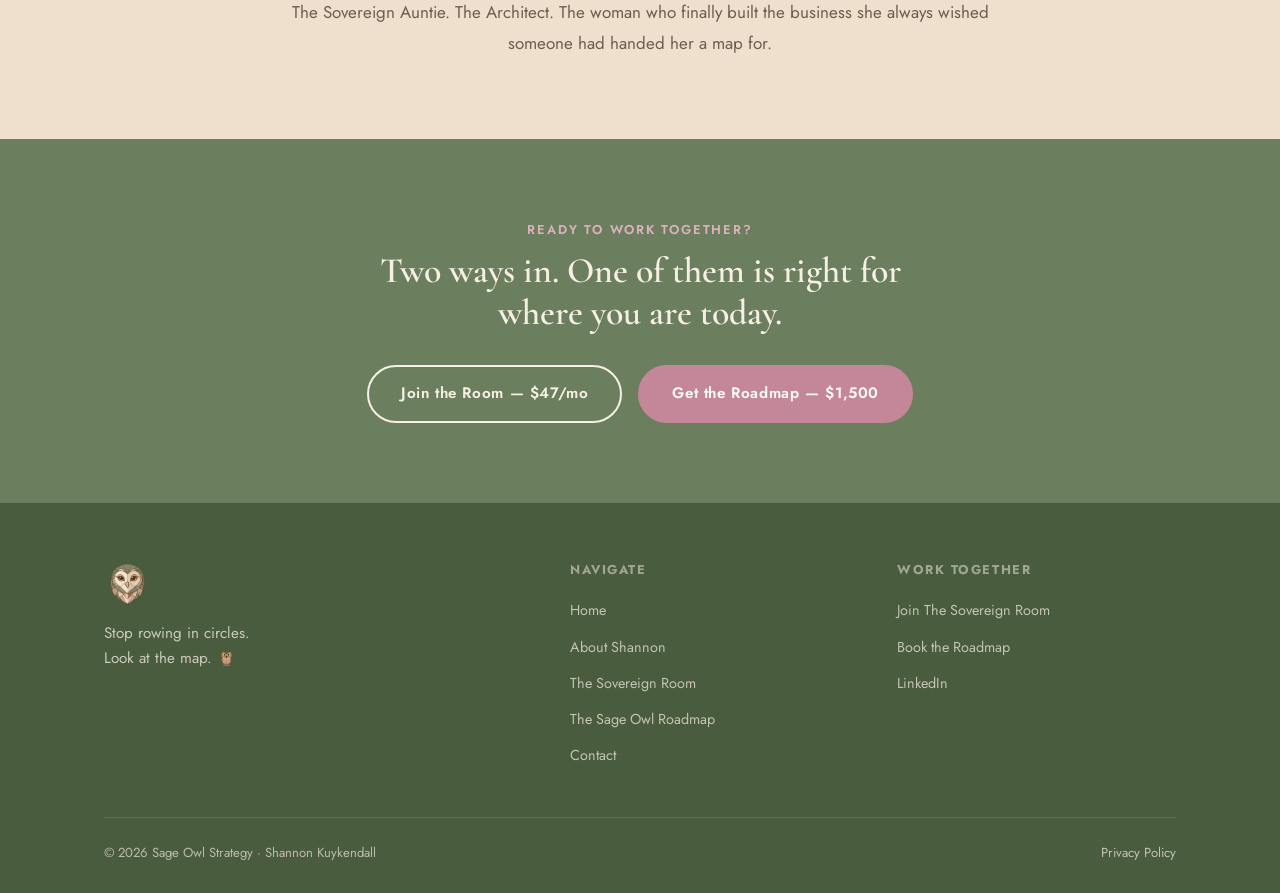
==== commit 806d8e76: "Update about.html" ====
--- a/about.html
+++ b/about.html
@@ -57,7 +57,7 @@
   <!-- PAGE HERO -->
   <section class="page-hero">
     <span class="eyebrow">The Strategist Behind the Owl</span>
-    <h1>I'm Not a Coach.<br>I'm the Person Who Finds What's Broken.</h1>
+    <h1>I'm Not a Coach. I'm the Person Who Finds What's Broken.</h1>
     <p class="lead">20 years inside other people's businesses . First as a Technical VA. Then a marketing agency owner. I've seen the inside of more business engines than other strategists have shaken hands with clients.</p>
   </section>
 
@@ -132,7 +132,7 @@
     <div class="container" style="max-width:760px;text-align:center;">
       <span class="eyebrow">Beyond the business card</span>
       <h2>The Carry-On Life</h2>
-      <p class="lead" style="margin-top:18px;">I run Sage Owl Strategy from a carry-on. Right now I'm housesitting across England.<br>Proof that the business I teach is the business I live.<br>Lean, portable, and profitable on purpose.</p>
+      <p class="lead" style="margin-top:18px;">I run Sage Owl Strategy from a carry-on. Right now I'm housesitting across England. Proof that the business I teach is the business I live. Lean, portable, and profitable on purpose.</p>
       <p style="margin-top:14px;color:var(--text-muted);">I'm also the mother of a brilliant 31-year-old daughter.<br>She is, unquestionably, my greatest strategic success.</p>
       <div class="owl-divider"><span>🦉</span></div>
       <p style="color:var(--text-muted);">The Sovereign Auntie. The Architect. The woman who finally built the business she always wished someone had handed her a map for.</p>
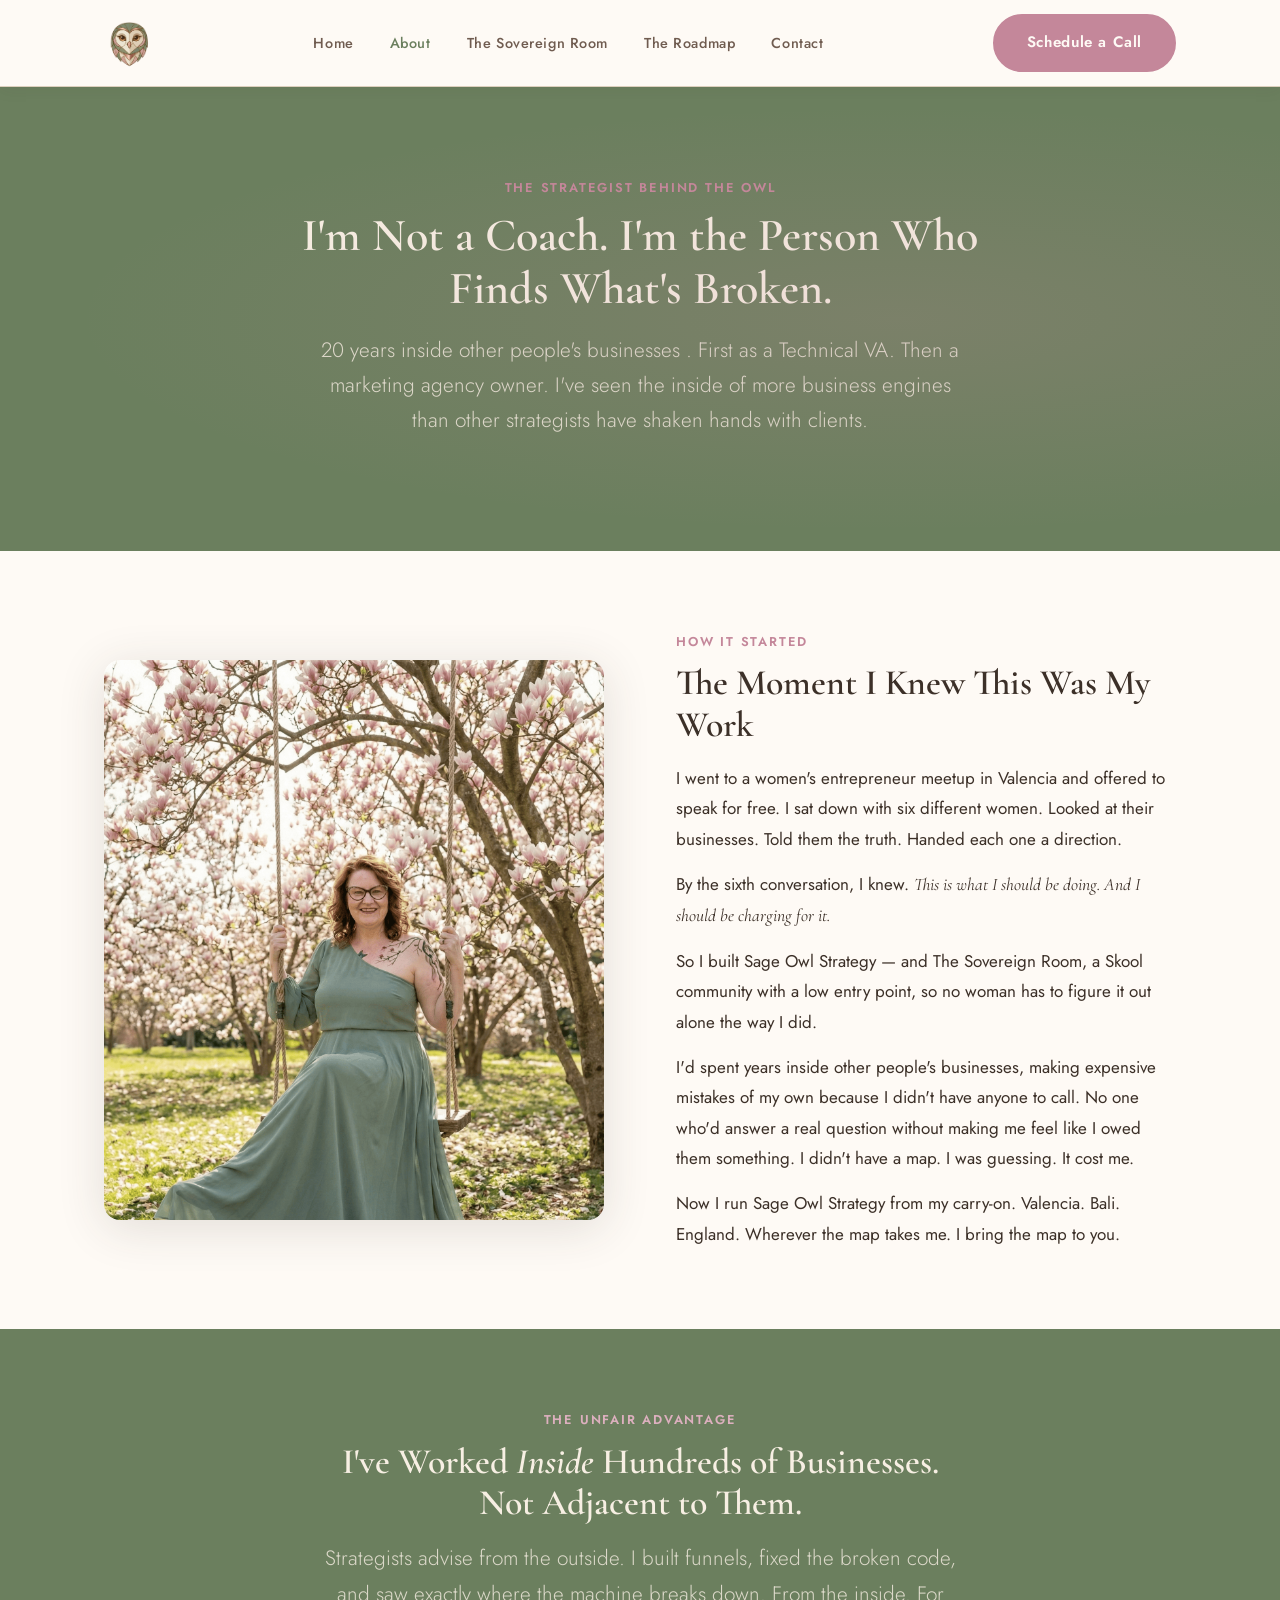
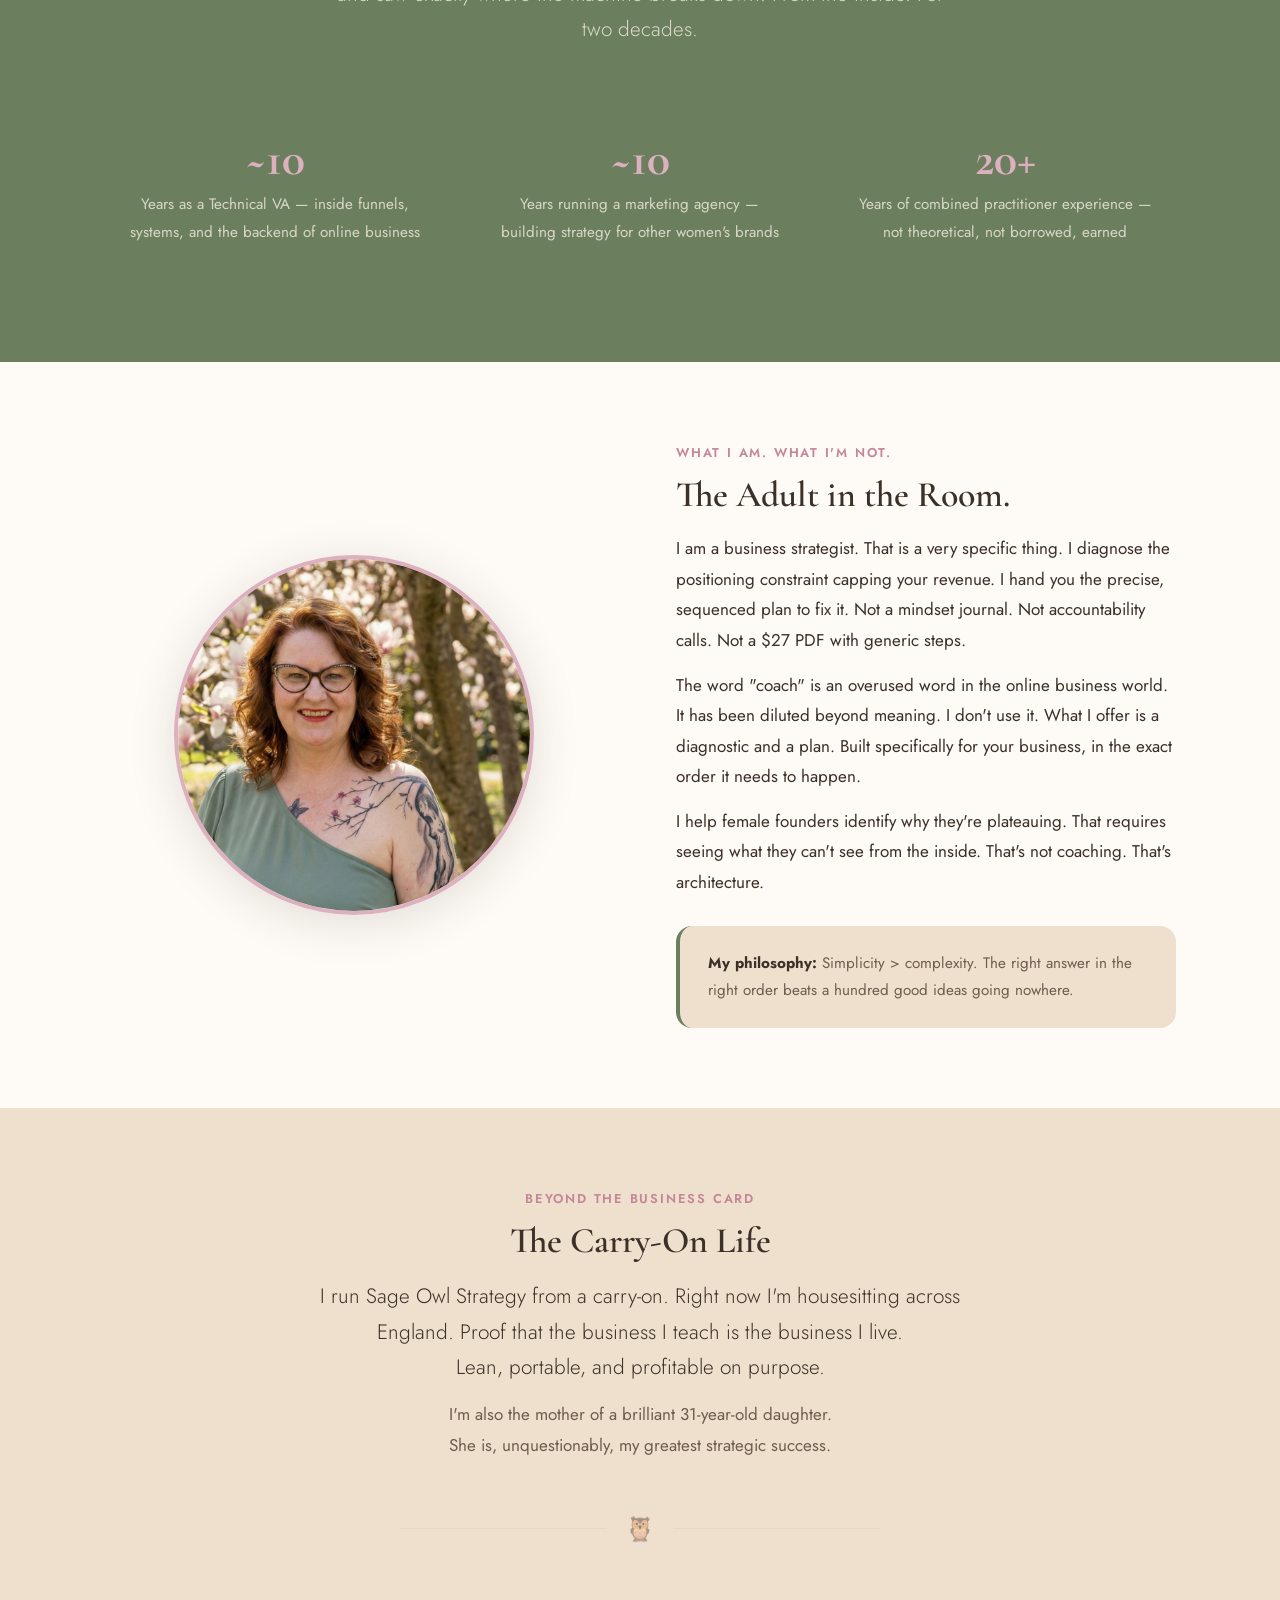
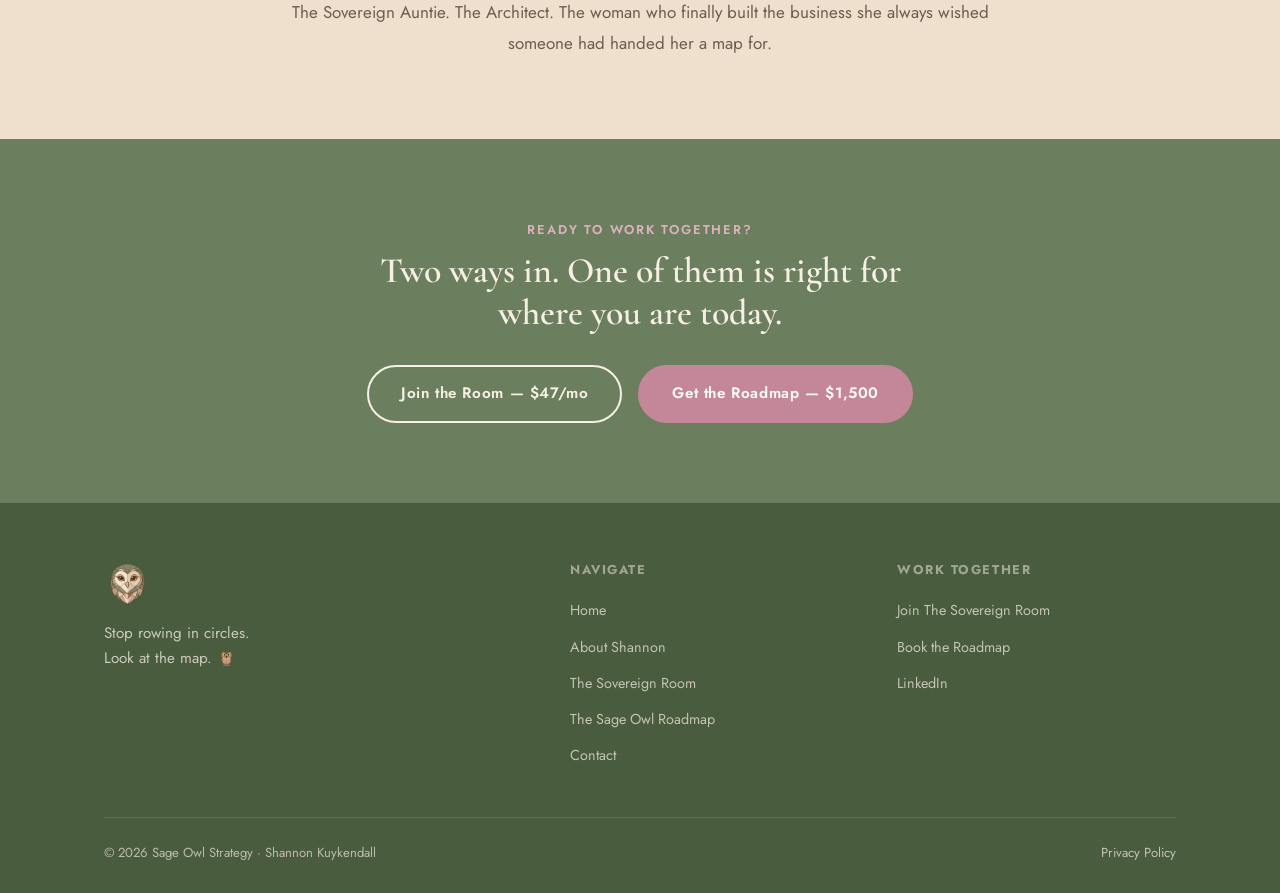
==== commit 81b355ad: "Update about.html" ====
--- a/about.html
+++ b/about.html
@@ -132,7 +132,7 @@
     <div class="container" style="max-width:760px;text-align:center;">
       <span class="eyebrow">Beyond the business card</span>
       <h2>The Carry-On Life</h2>
-      <p class="lead" style="margin-top:18px;">I run Sage Owl Strategy from a carry-on. Right now I'm housesitting across England. Proof that the business I teach is the business I live. Lean, portable, and profitable on purpose.</p>
+      <p class="lead" style="margin-top:18px;">I run Sage Owl Strategy from a carry-on. Right now I'm housesitting across England. Proof that the business I teach is the business I live.<br>Lean, portable, and profitable on purpose.</p>
       <p style="margin-top:14px;color:var(--text-muted);">I'm also the mother of a brilliant 31-year-old daughter.<br>She is, unquestionably, my greatest strategic success.</p>
       <div class="owl-divider"><span>🦉</span></div>
       <p style="color:var(--text-muted);">The Sovereign Auntie. The Architect. The woman who finally built the business she always wished someone had handed her a map for.</p>
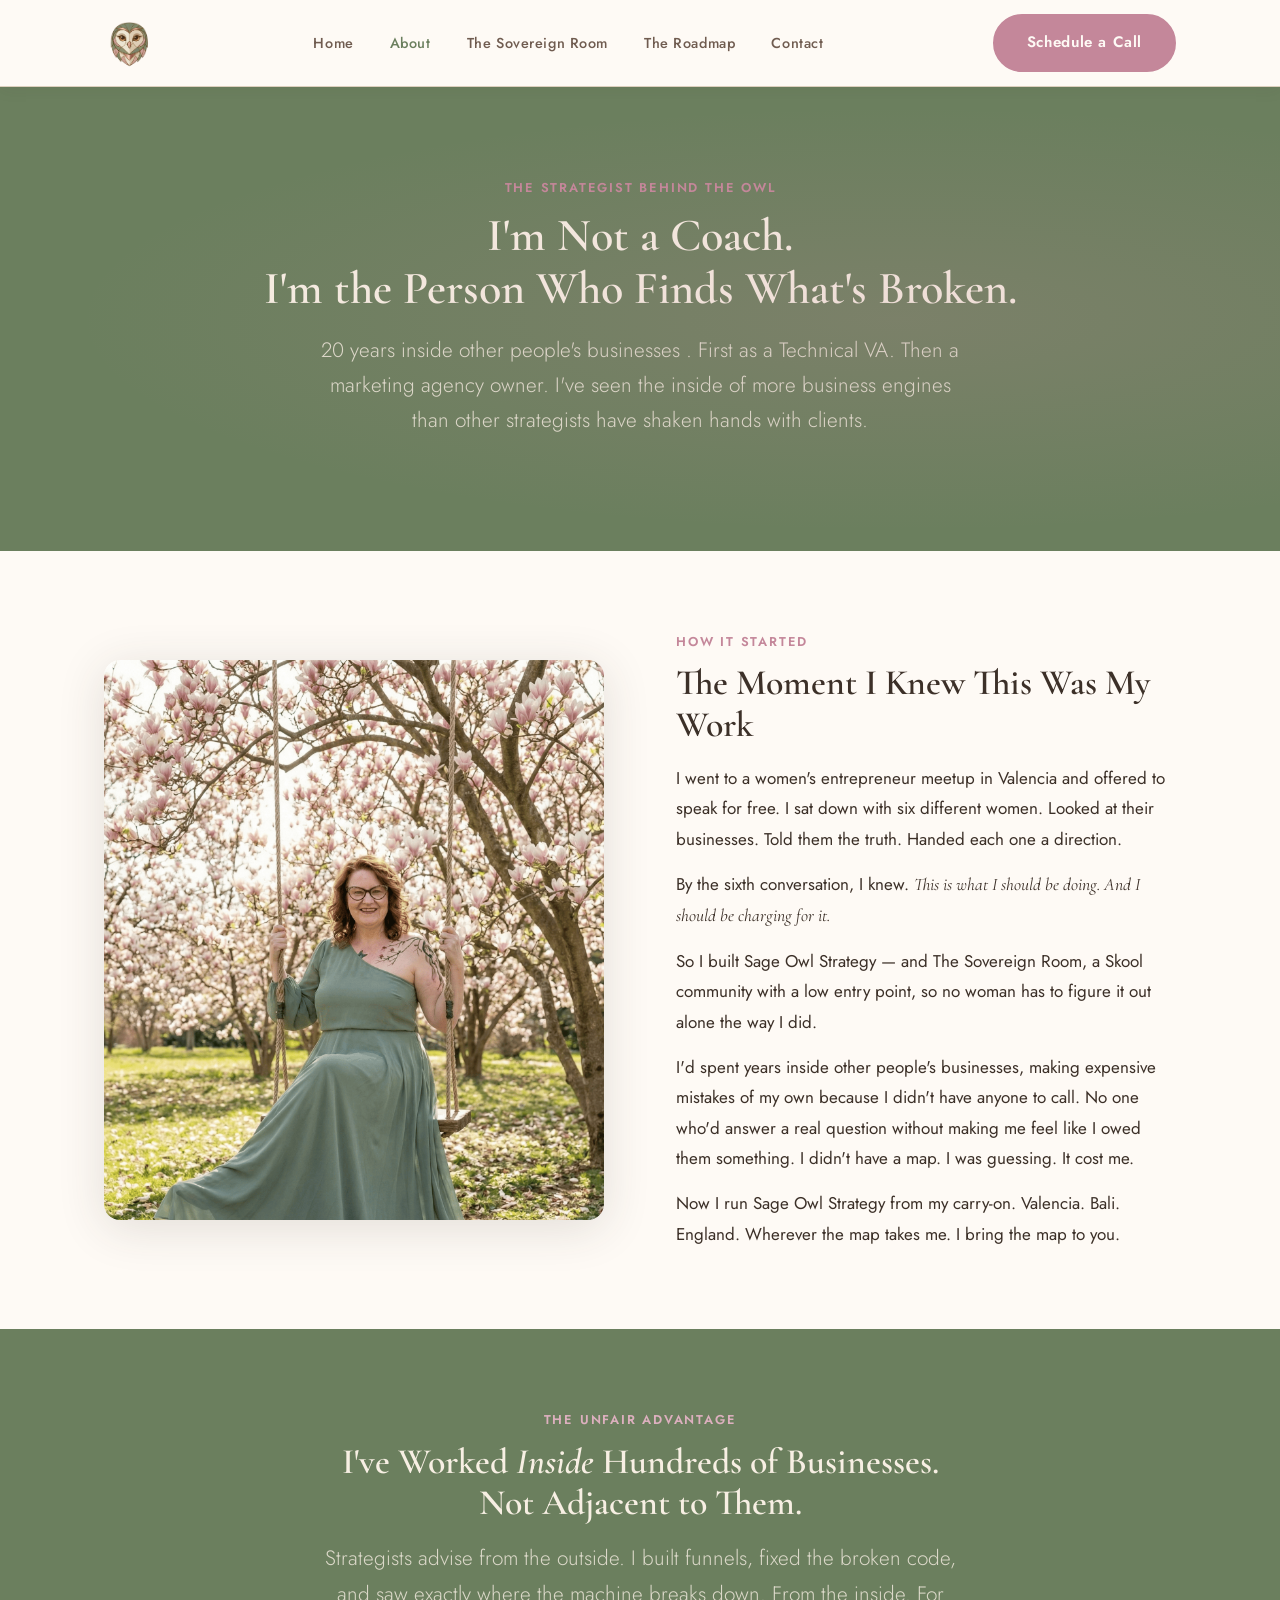
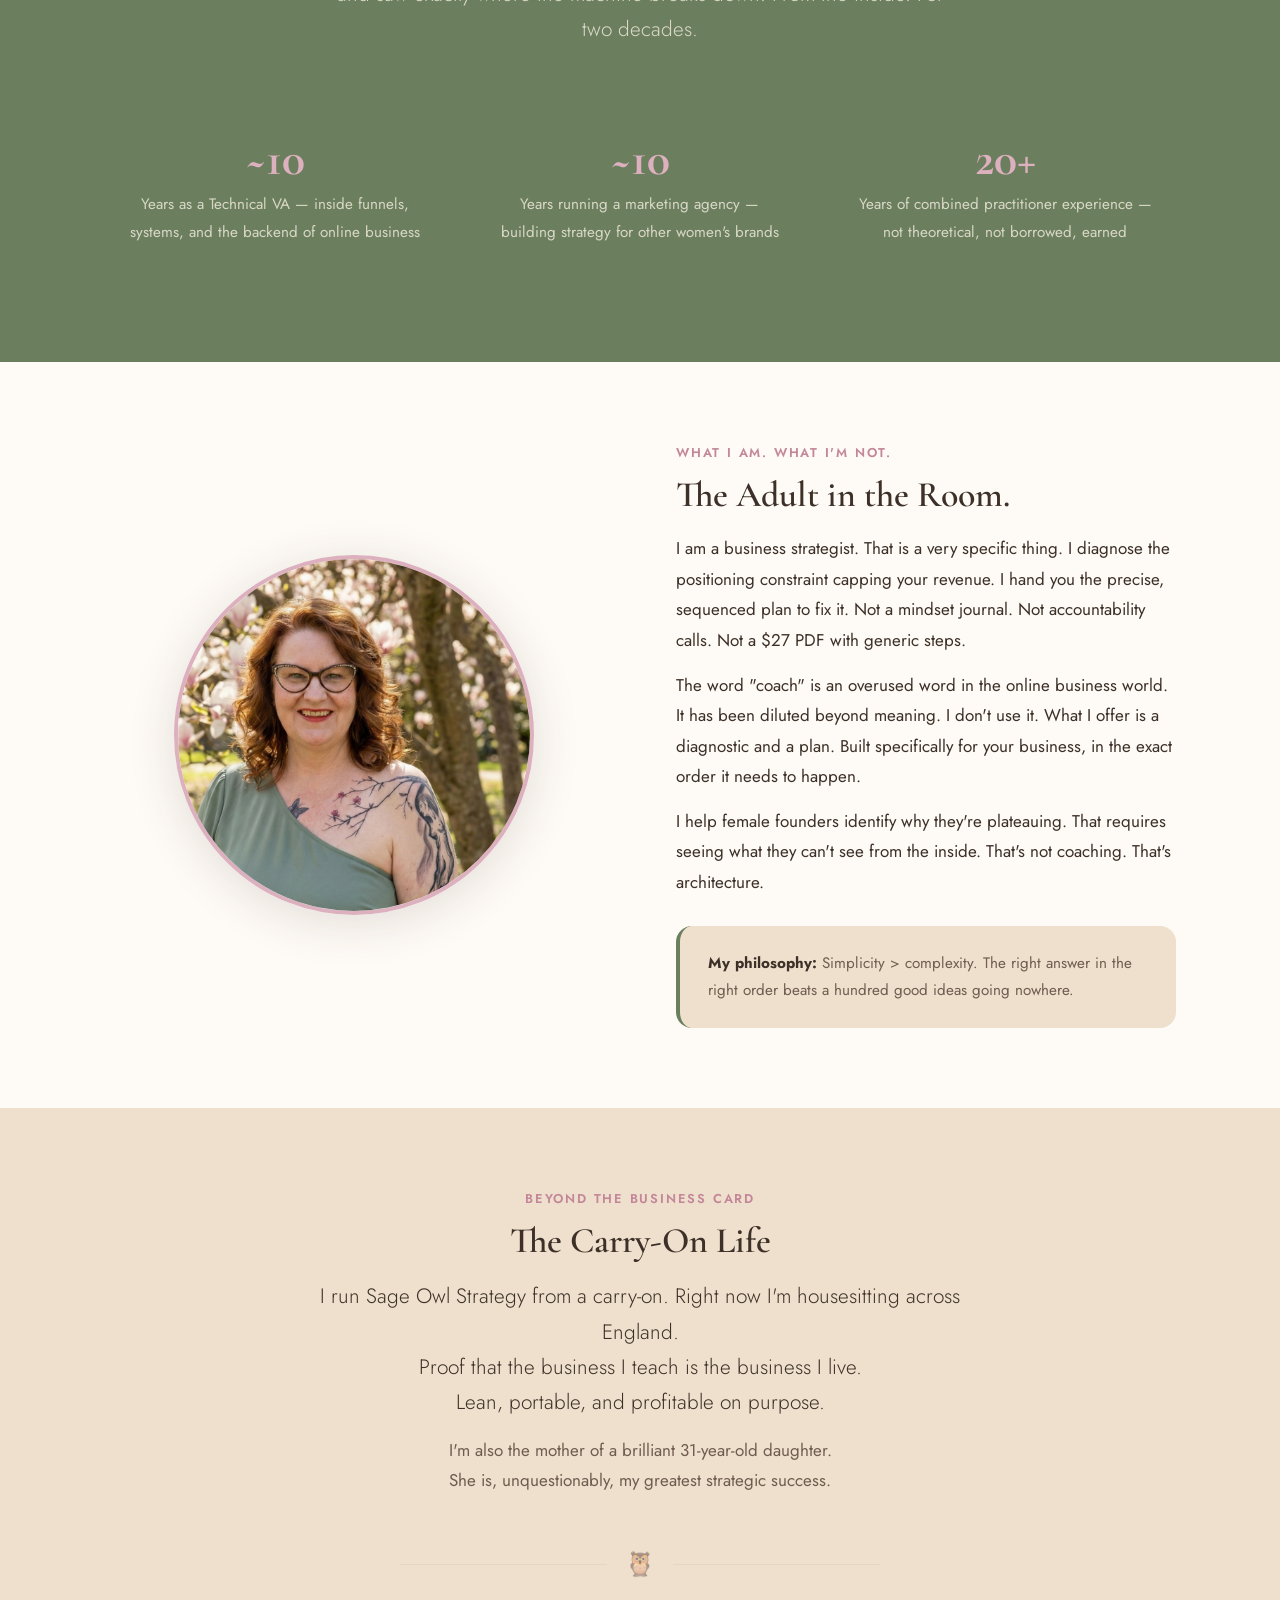
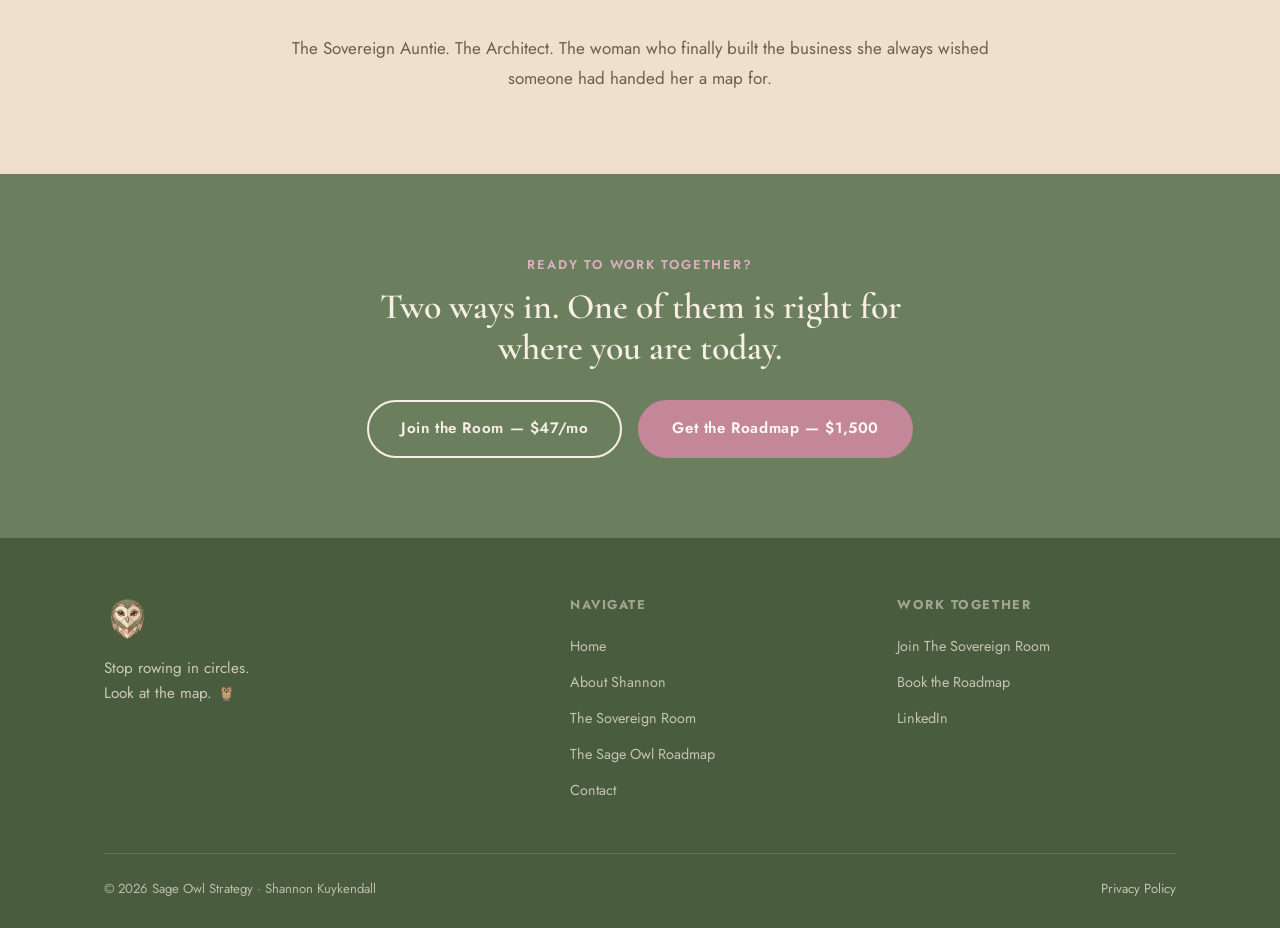
==== commit 2f4c3c91: "Add files via upload" ====
--- a/about.html
+++ b/about.html
@@ -57,7 +57,7 @@
   <!-- PAGE HERO -->
   <section class="page-hero">
     <span class="eyebrow">The Strategist Behind the Owl</span>
-    <h1>I'm Not a Coach. I'm the Person Who Finds What's Broken.</h1>
+    <h1>I'm Not a Coach.<br>I'm the Person Who Finds What's Broken.</h1>
     <p class="lead">20 years inside other people's businesses . First as a Technical VA. Then a marketing agency owner. I've seen the inside of more business engines than other strategists have shaken hands with clients.</p>
   </section>
 
@@ -132,7 +132,7 @@
     <div class="container" style="max-width:760px;text-align:center;">
       <span class="eyebrow">Beyond the business card</span>
       <h2>The Carry-On Life</h2>
-      <p class="lead" style="margin-top:18px;">I run Sage Owl Strategy from a carry-on. Right now I'm housesitting across England. Proof that the business I teach is the business I live.<br>Lean, portable, and profitable on purpose.</p>
+      <p class="lead" style="margin-top:18px;">I run Sage Owl Strategy from a carry-on. Right now I'm housesitting across England.<br>Proof that the business I teach is the business I live.<br>Lean, portable, and profitable on purpose.</p>
       <p style="margin-top:14px;color:var(--text-muted);">I'm also the mother of a brilliant 31-year-old daughter.<br>She is, unquestionably, my greatest strategic success.</p>
       <div class="owl-divider"><span>🦉</span></div>
       <p style="color:var(--text-muted);">The Sovereign Auntie. The Architect. The woman who finally built the business she always wished someone had handed her a map for.</p>
--- a/styles.css
+++ b/styles.css
@@ -261,10 +261,6 @@
   transition: background var(--transition);
 }
 .feature-item:hover { background: rgba(255,255,255,.16); }
-.feature-icon {
-  font-size: 1.8rem;
-  margin-bottom: 14px;
-}
 .feature-item h4 { color: var(--cream); margin-bottom: 8px; }
 .feature-item p { color: rgba(247,239,227,.78); font-size: .95rem; }
 
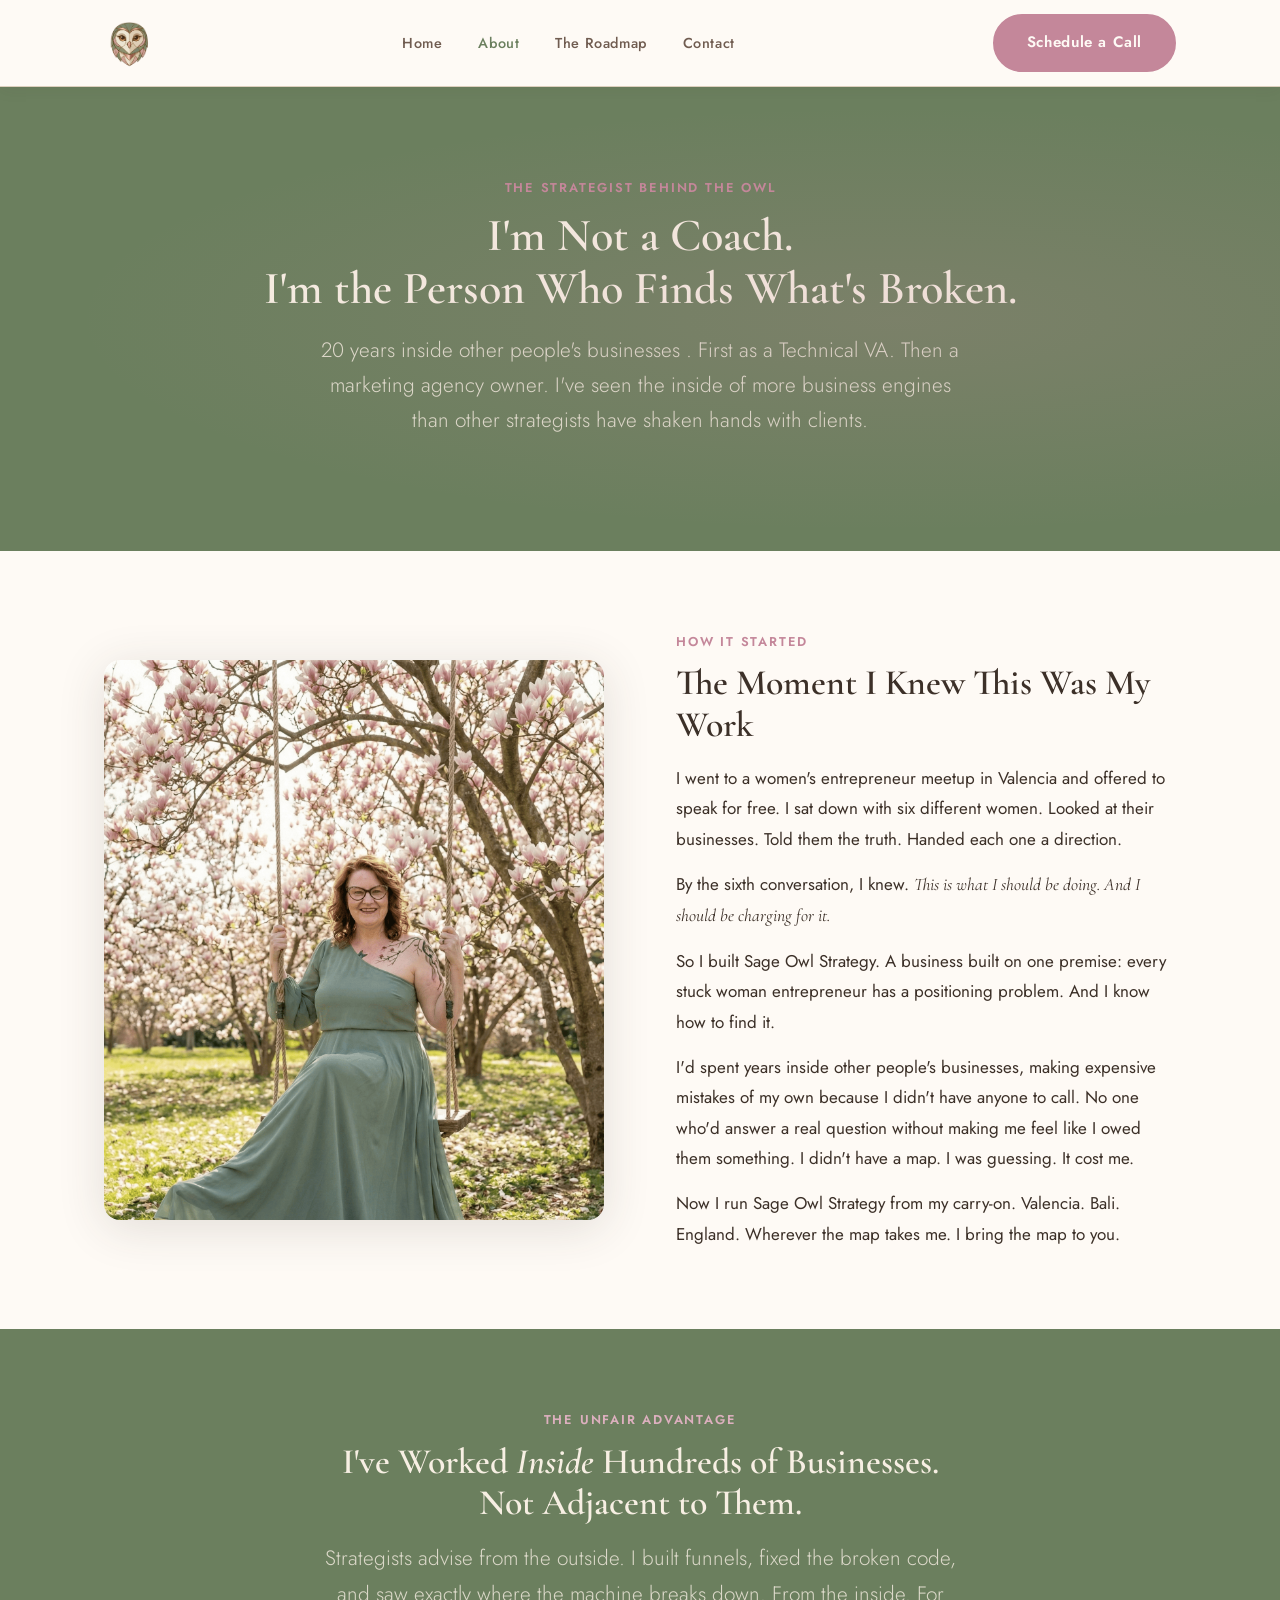
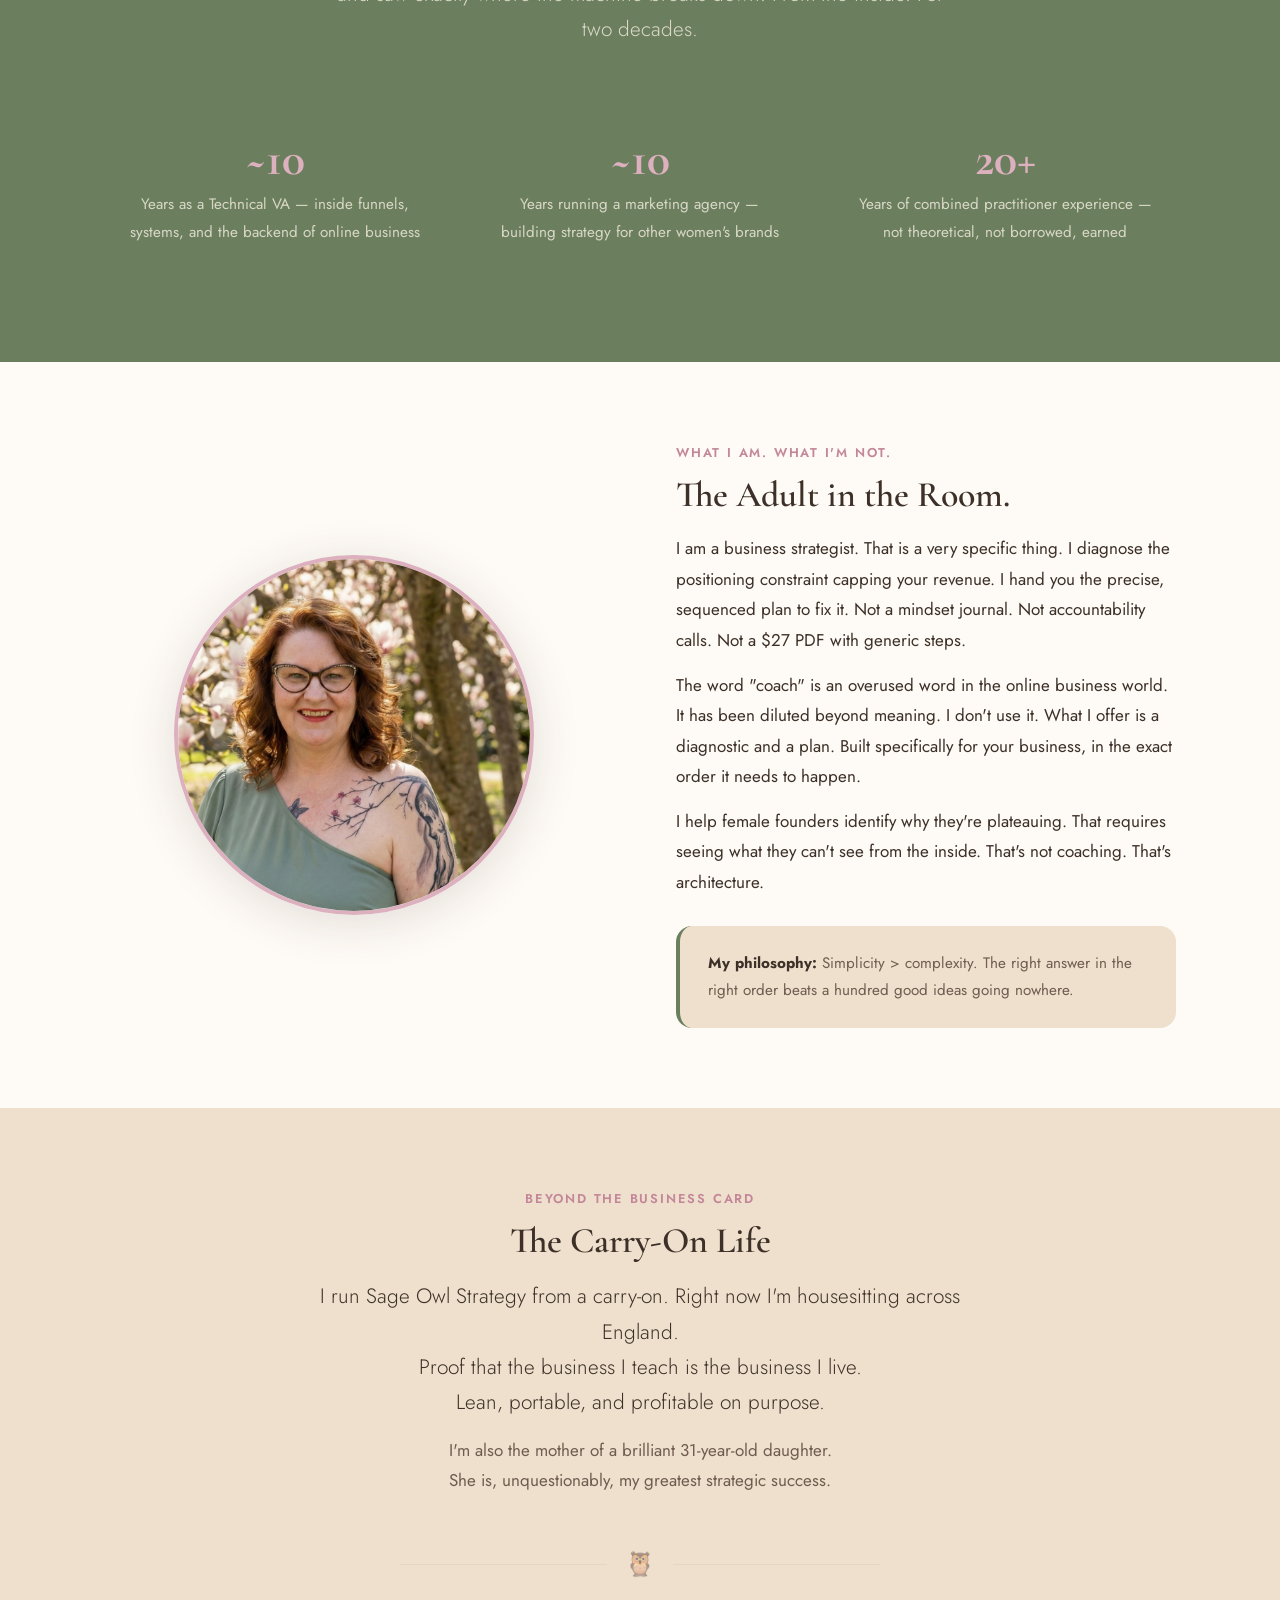
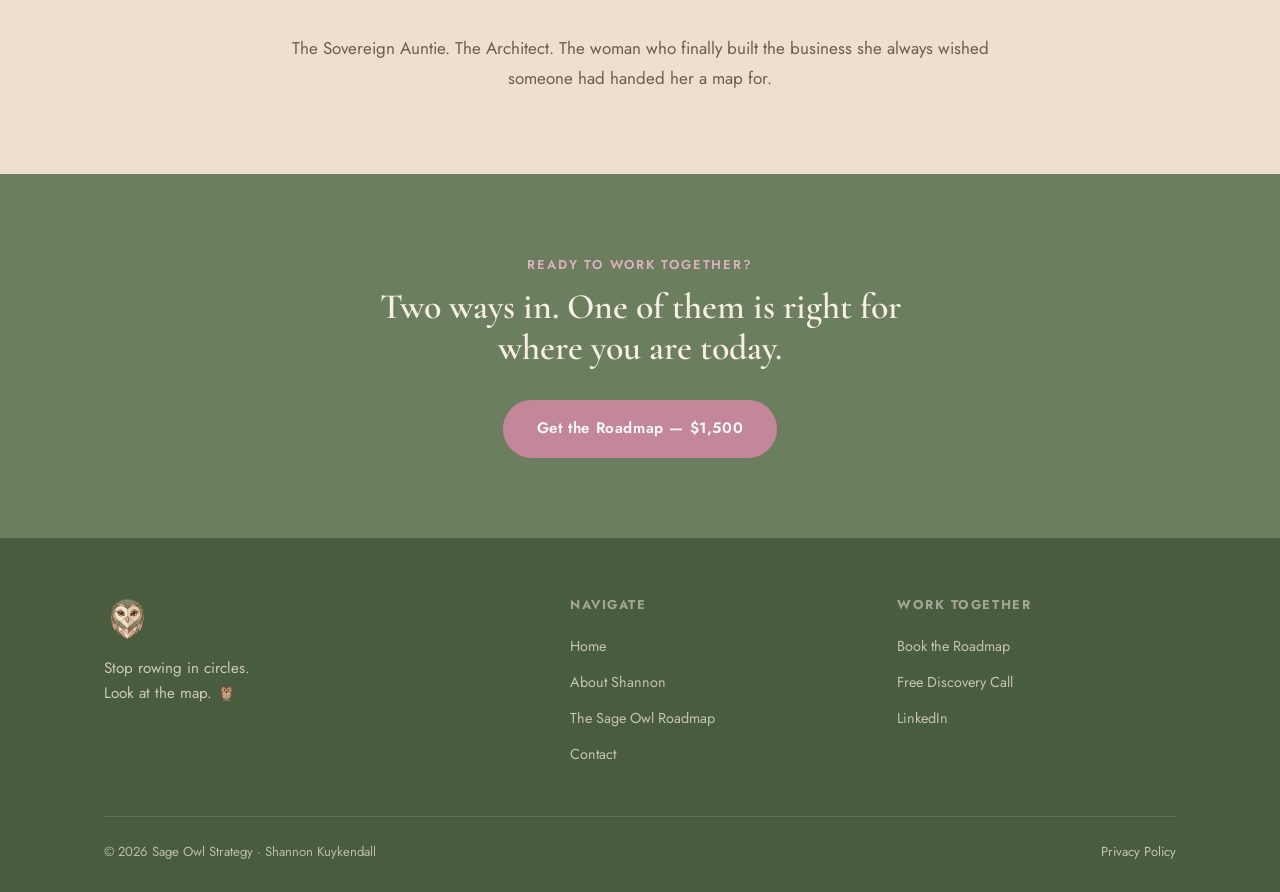
==== commit 123f0b2d: "Add files via upload" ====
--- a/about.html
+++ b/about.html
@@ -46,7 +46,6 @@
       <ul class="nav__links" id="navLinks">
         <li><a href="index.html">Home</a></li>
         <li><a href="about.html" class="active">About</a></li>
-        <li><a href="sovereign-room.html">The Sovereign Room</a></li>
         <li><a href="roadmap.html">The Roadmap</a></li>
         <li><a href="contact.html">Contact</a></li>
       </ul>
@@ -73,7 +72,7 @@
           <h2>The Moment I Knew This Was My Work</h2>
           <p style="margin-top:18px;">I went to a women's entrepreneur meetup in Valencia and offered to speak for free. I sat down with six different women. Looked at their businesses. Told them the truth. Handed each one a direction.</p>
           <p style="margin-top:14px;">By the sixth conversation, I knew. <em style="font-family:var(--font-display);font-size:1.1rem;">This is what I should be doing. And I should be charging for it.</em></p>
-          <p style="margin-top:14px;">So I built Sage Owl Strategy — and The Sovereign Room, a Skool community with a low entry point, so no woman has to figure it out alone the way I did.</p>
+          <p style="margin-top:14px;">So I built Sage Owl Strategy. A business built on one premise: every stuck woman entrepreneur has a positioning problem. And I know how to find it.</p>
           <p style="margin-top:14px;">I'd spent years inside other people's businesses, making expensive mistakes of my own because I didn't have anyone to call. No one who'd answer a real question without making me feel like I owed them something. I didn't have a map. I was guessing. It cost me.</p>
           <p style="margin-top:14px;">Now I run Sage Owl Strategy from my carry-on. Valencia. Bali. England. Wherever the map takes me. I bring the map to you.</p>
         </div>
@@ -145,7 +144,6 @@
       <span class="eyebrow">Ready to work together?</span>
       <h2 style="color:var(--cream);">Two ways in. One of them is right for where you are today.</h2>
       <div style="display:flex;gap:16px;justify-content:center;flex-wrap:wrap;margin-top:32px;">
-        <a href="sovereign-room.html" class="btn btn--outline-cream">Join the Room — $47/mo</a>
         <a href="roadmap.html" class="btn btn--rose">Get the Roadmap — $1,500</a>
       </div>
     </div>
@@ -164,7 +162,6 @@
           <ul class="footer__links">
             <li><a href="index.html">Home</a></li>
             <li><a href="about.html">About Shannon</a></li>
-            <li><a href="sovereign-room.html">The Sovereign Room</a></li>
             <li><a href="roadmap.html">The Sage Owl Roadmap</a></li>
             <li><a href="contact.html">Contact</a></li>
           </ul>
@@ -172,9 +169,9 @@
         <div>
           <h5>Work Together</h5>
           <ul class="footer__links">
-            <li><a href="https://www.skool.com/the-sovereign-room-8206" target="_blank" rel="noopener">Join The Sovereign Room</a></li>
             <li><a href="https://cal.com/inthefeed/sage-owl-roadmap" target="_blank" rel="noopener">Book the Roadmap</a></li>
-            <li><a href="https://www.linkedin.com/company/sage-owl-strategy" target="_blank" rel="noopener">LinkedIn</a></li>
+            <li><a href="https://cal.com/inthefeed/sos" target="_blank" rel="noopener">Free Discovery Call</a></li>
+            <li><a href="https://www.linkedin.com/in/shannontkuykendall" target="_blank" rel="noopener">LinkedIn</a></li>
           </ul>
         </div>
       </div>
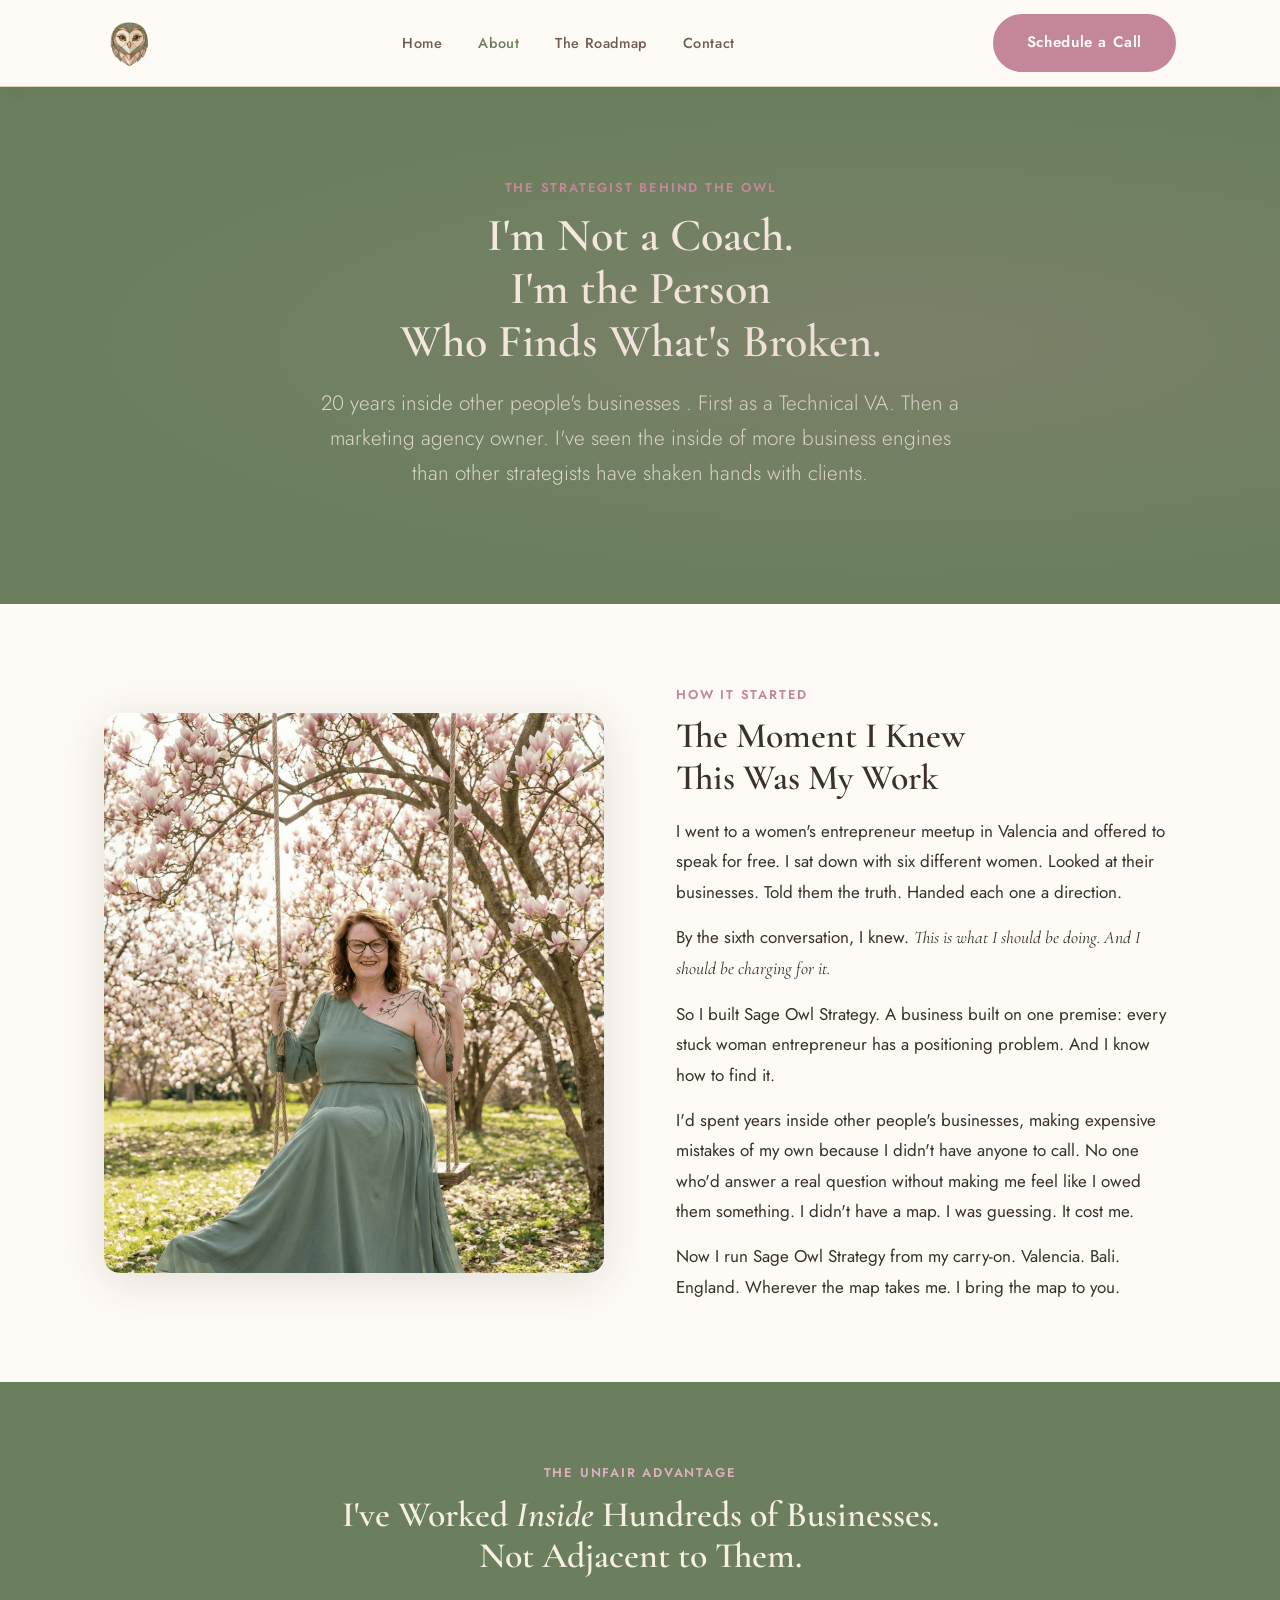
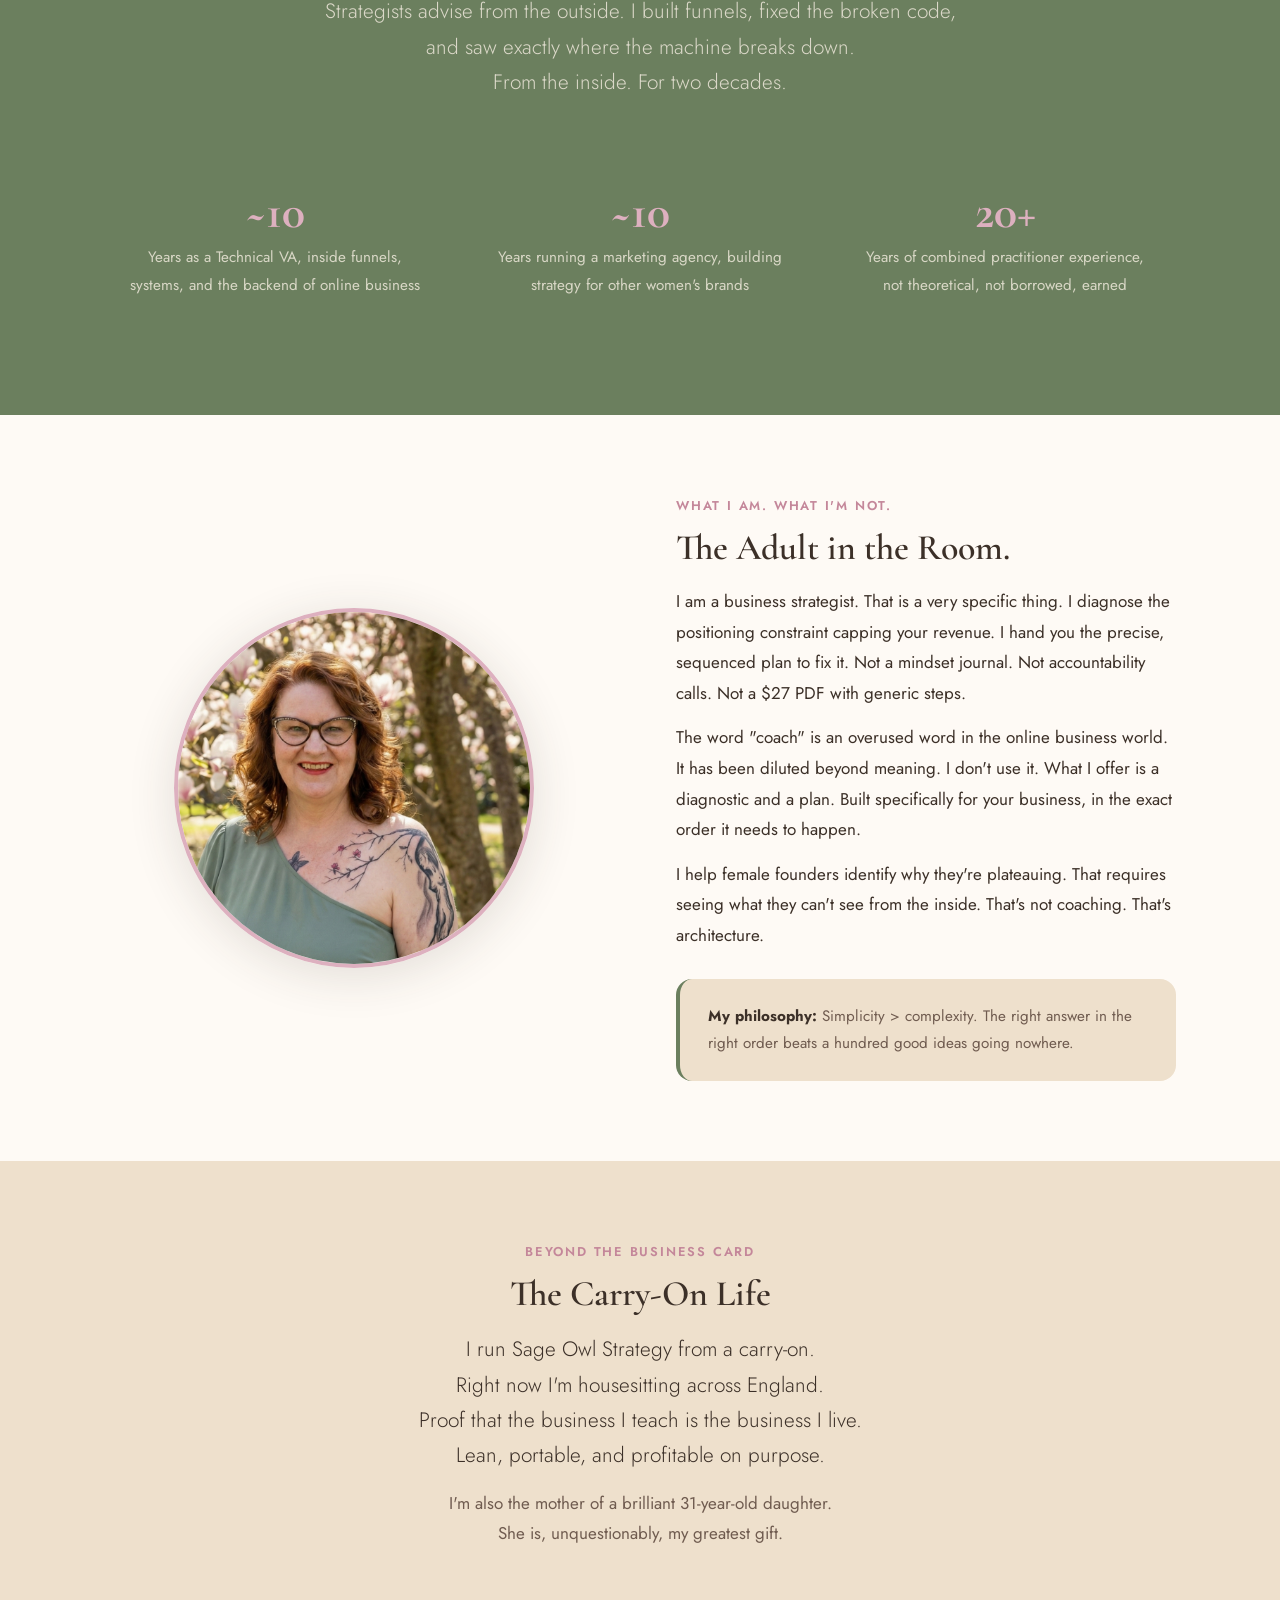
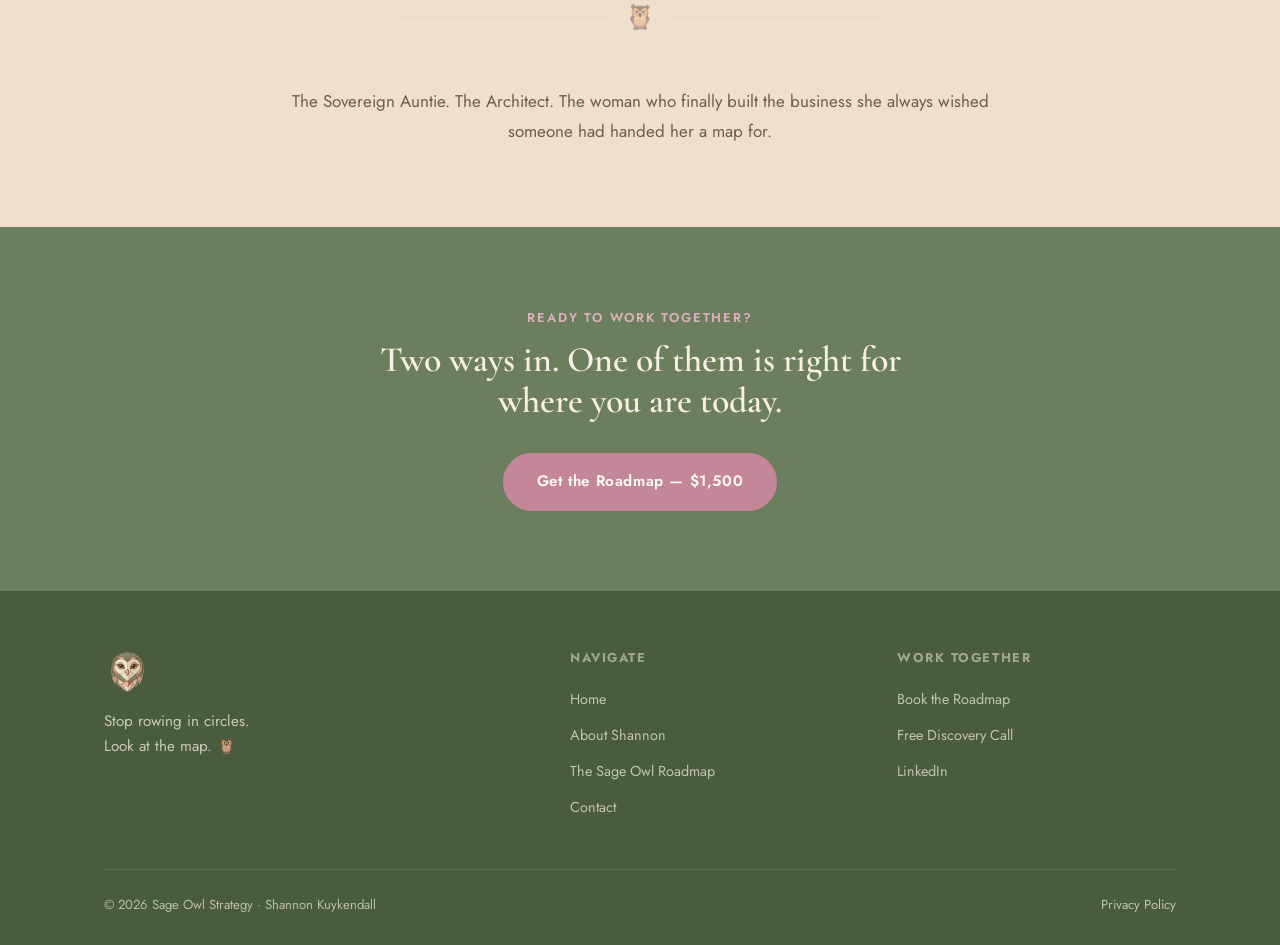
==== commit 7dfd597d: "Update about.html" ====
--- a/about.html
+++ b/about.html
@@ -56,7 +56,7 @@
   <!-- PAGE HERO -->
   <section class="page-hero">
     <span class="eyebrow">The Strategist Behind the Owl</span>
-    <h1>I'm Not a Coach.<br>I'm the Person Who Finds What's Broken.</h1>
+    <h1>I'm Not a Coach.<br>I'm the Person<br>Who Finds What's Broken.</h1>
     <p class="lead">20 years inside other people's businesses . First as a Technical VA. Then a marketing agency owner. I've seen the inside of more business engines than other strategists have shaken hands with clients.</p>
   </section>
 
@@ -69,7 +69,7 @@
         </div>
         <div class="about-split__text">
           <span class="eyebrow">How it started</span>
-          <h2>The Moment I Knew This Was My Work</h2>
+          <h2>The Moment I Knew<br>This Was My Work</h2>
           <p style="margin-top:18px;">I went to a women's entrepreneur meetup in Valencia and offered to speak for free. I sat down with six different women. Looked at their businesses. Told them the truth. Handed each one a direction.</p>
           <p style="margin-top:14px;">By the sixth conversation, I knew. <em style="font-family:var(--font-display);font-size:1.1rem;">This is what I should be doing. And I should be charging for it.</em></p>
           <p style="margin-top:14px;">So I built Sage Owl Strategy. A business built on one premise: every stuck woman entrepreneur has a positioning problem. And I know how to find it.</p>
@@ -86,20 +86,20 @@
       <div style="text-align:center;">
         <span class="eyebrow">The Unfair Advantage</span>
         <h2 style="color:var(--cream);">I've Worked <em>Inside</em> Hundreds of Businesses.<br>Not Adjacent to Them.</h2>
-        <p class="lead" style="color:rgba(247,239,227,.8);max-width:640px;margin:18px auto 0;">Strategists advise from the outside. I built funnels, fixed the broken code, and saw exactly where the machine breaks down. From the inside. For two decades.</p>
+        <p class="lead" style="color:rgba(247,239,227,.8);max-width:640px;margin:18px auto 0;">Strategists advise from the outside. I built funnels, fixed the broken code, and saw exactly where the machine breaks down.<br>From the inside. For two decades.</p>
       </div>
       <div class="creds-grid" style="margin-top:52px;">
         <div class="cred-item">
           <span class="num" style="color:var(--rose-light);">~10</span>
-          <p style="color:rgba(247,239,227,.78);">Years as a Technical VA — inside funnels, systems, and the backend of online business</p>
+          <p style="color:rgba(247,239,227,.78);">Years as a Technical VA, inside funnels, systems, and the backend of online business</p>
         </div>
         <div class="cred-item">
           <span class="num" style="color:var(--rose-light);">~10</span>
-          <p style="color:rgba(247,239,227,.78);">Years running a marketing agency — building strategy for other women's brands</p>
+          <p style="color:rgba(247,239,227,.78);">Years running a marketing agency, building strategy for other women's brands</p>
         </div>
         <div class="cred-item">
           <span class="num" style="color:var(--rose-light);">20+</span>
-          <p style="color:rgba(247,239,227,.78);">Years of combined practitioner experience — not theoretical, not borrowed, earned</p>
+          <p style="color:rgba(247,239,227,.78);">Years of combined practitioner experience, not theoretical, not borrowed, earned</p>
         </div>
       </div>
     </div>
@@ -131,8 +131,8 @@
     <div class="container" style="max-width:760px;text-align:center;">
       <span class="eyebrow">Beyond the business card</span>
       <h2>The Carry-On Life</h2>
-      <p class="lead" style="margin-top:18px;">I run Sage Owl Strategy from a carry-on. Right now I'm housesitting across England.<br>Proof that the business I teach is the business I live.<br>Lean, portable, and profitable on purpose.</p>
-      <p style="margin-top:14px;color:var(--text-muted);">I'm also the mother of a brilliant 31-year-old daughter.<br>She is, unquestionably, my greatest strategic success.</p>
+      <p class="lead" style="margin-top:18px;">I run Sage Owl Strategy from a carry-on.<br>Right now I'm housesitting across England.<br>Proof that the business I teach is the business I live.<br>Lean, portable, and profitable on purpose.</p>
+      <p style="margin-top:14px;color:var(--text-muted);">I'm also the mother of a brilliant 31-year-old daughter.<br>She is, unquestionably, my greatest gift.</p>
       <div class="owl-divider"><span>🦉</span></div>
       <p style="color:var(--text-muted);">The Sovereign Auntie. The Architect. The woman who finally built the business she always wished someone had handed her a map for.</p>
     </div>
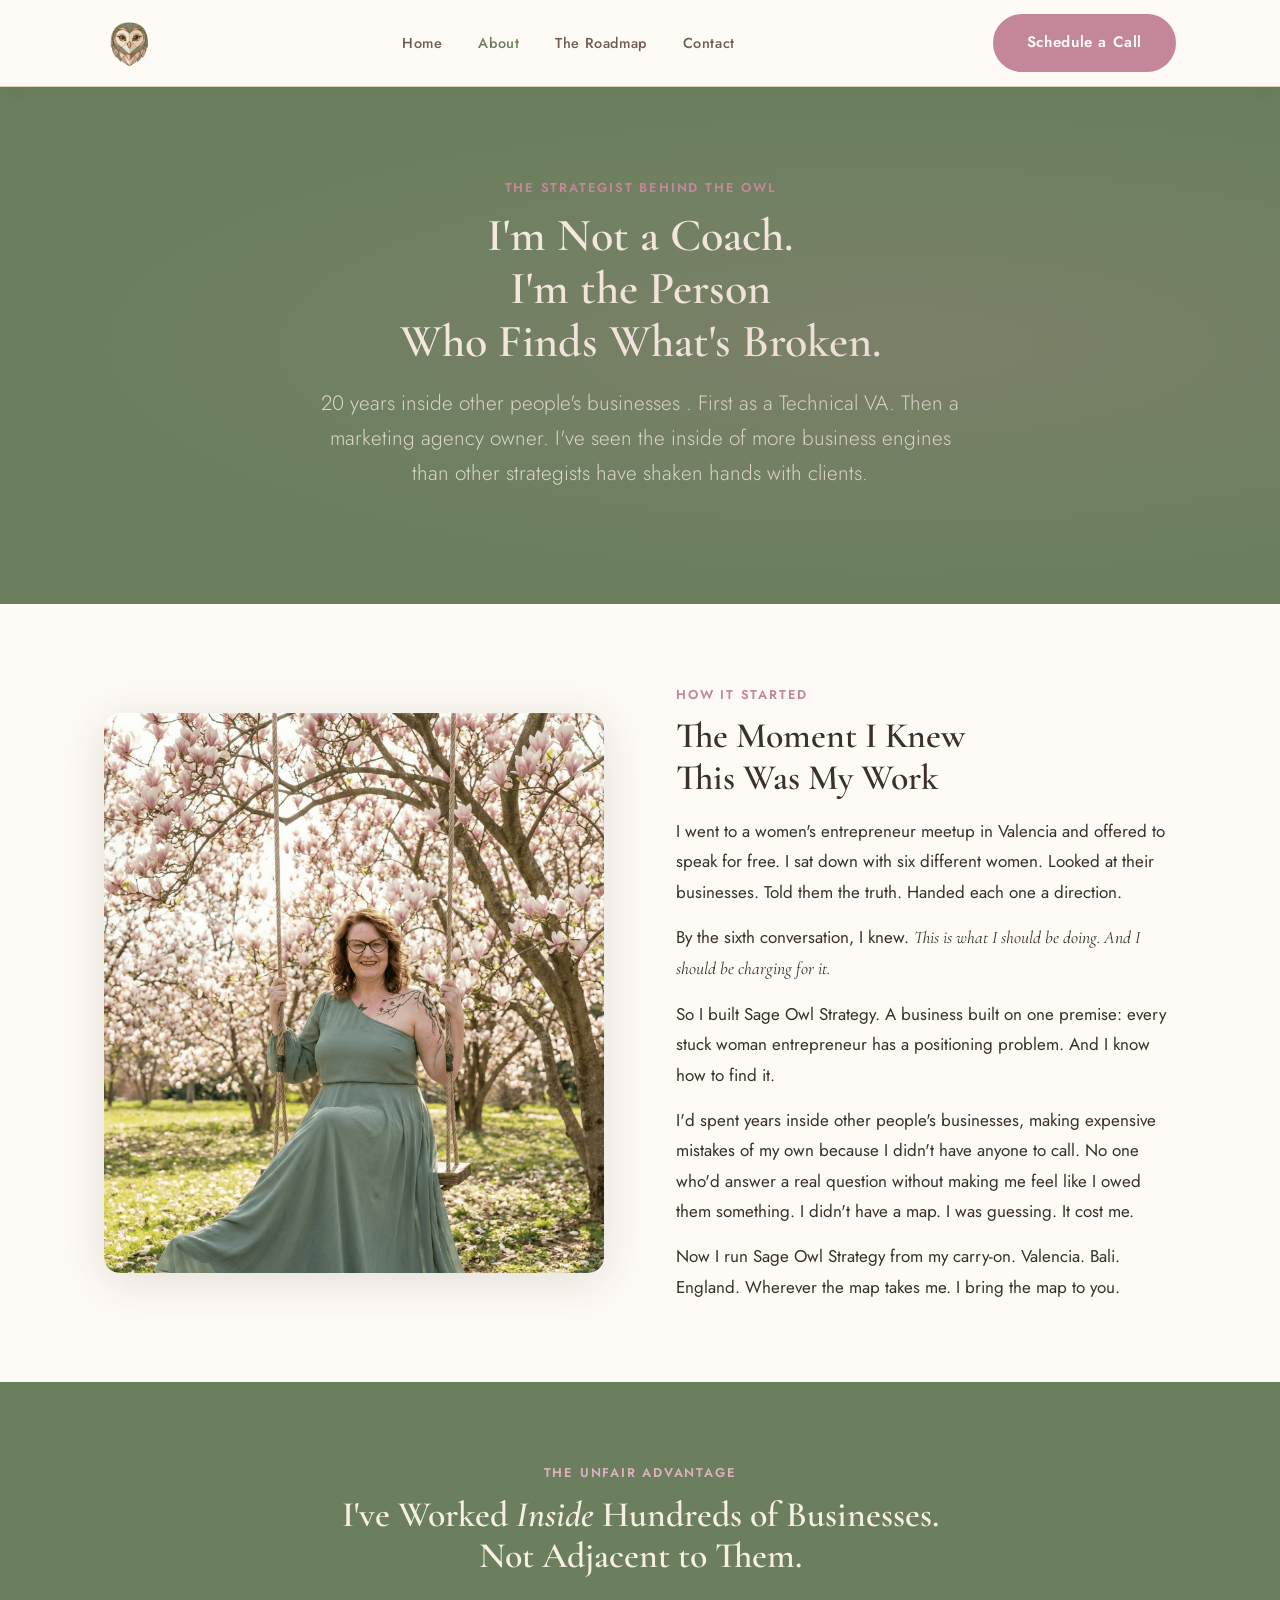
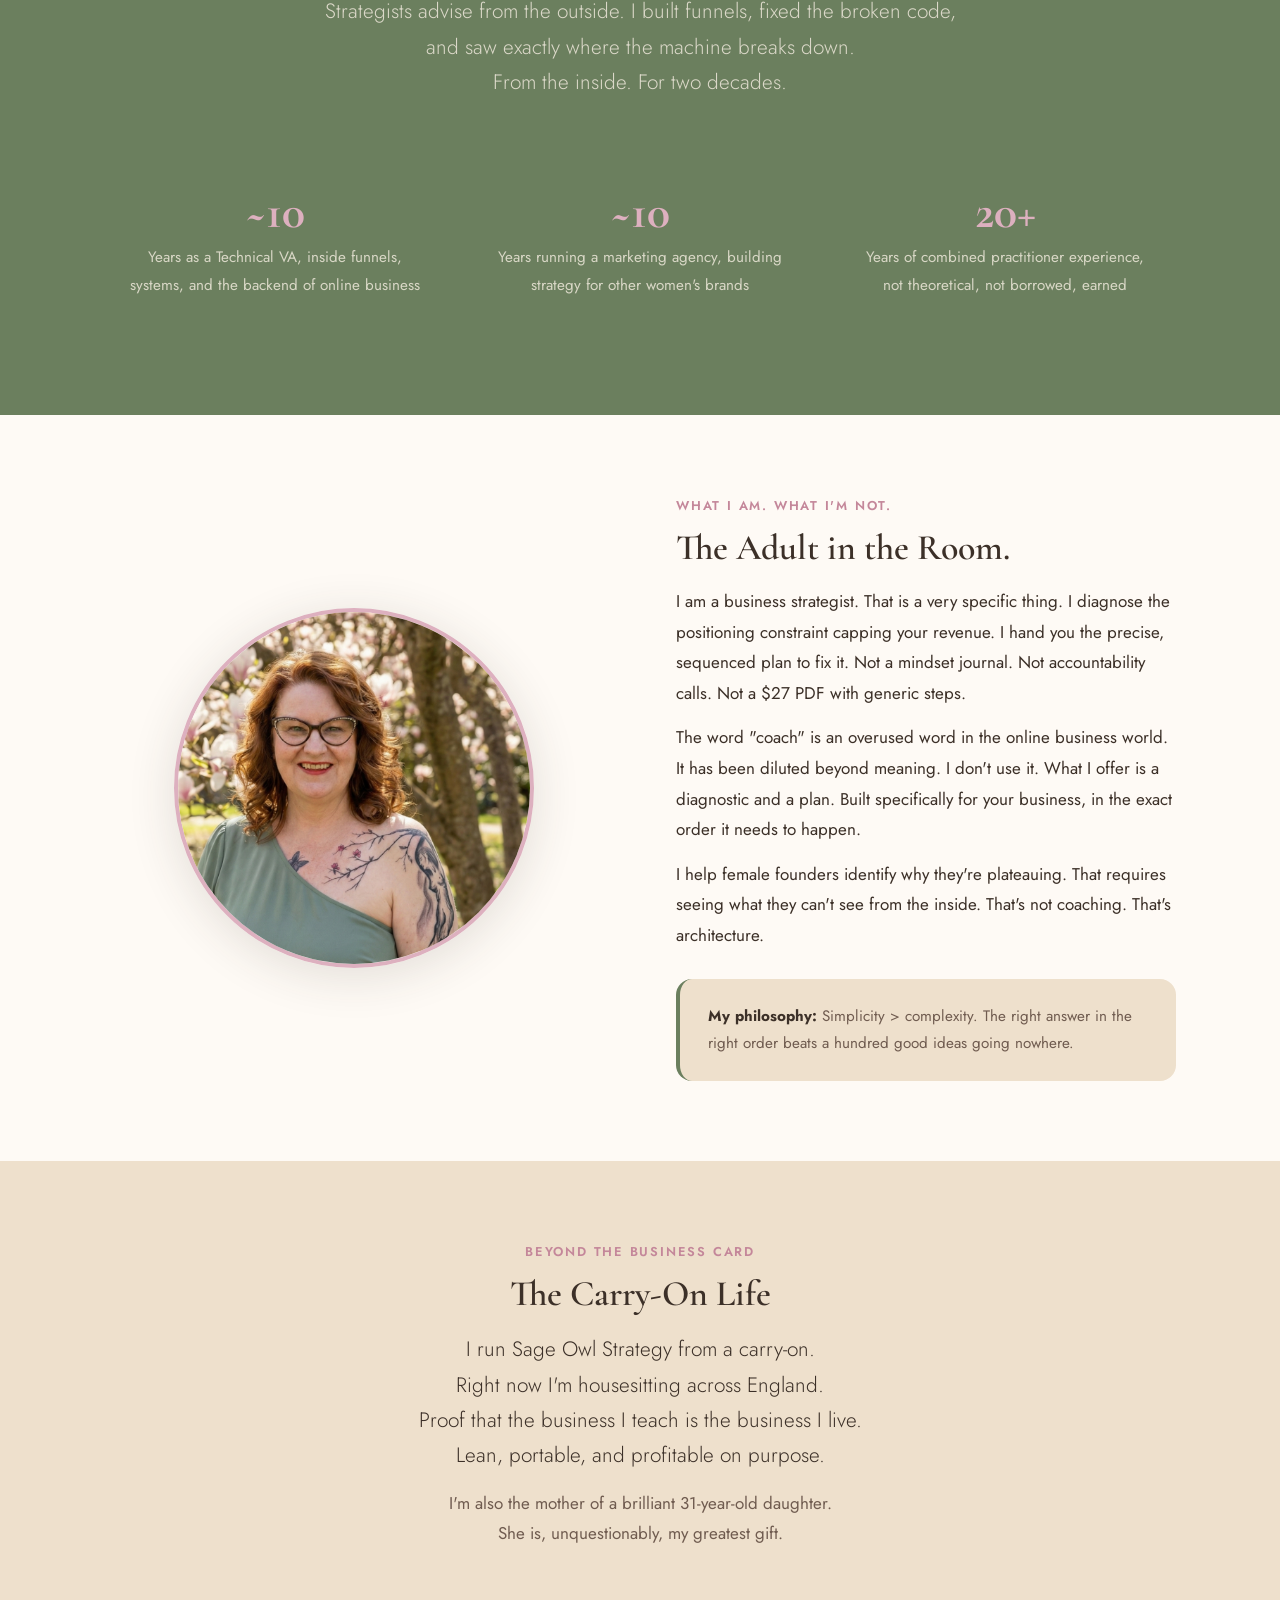
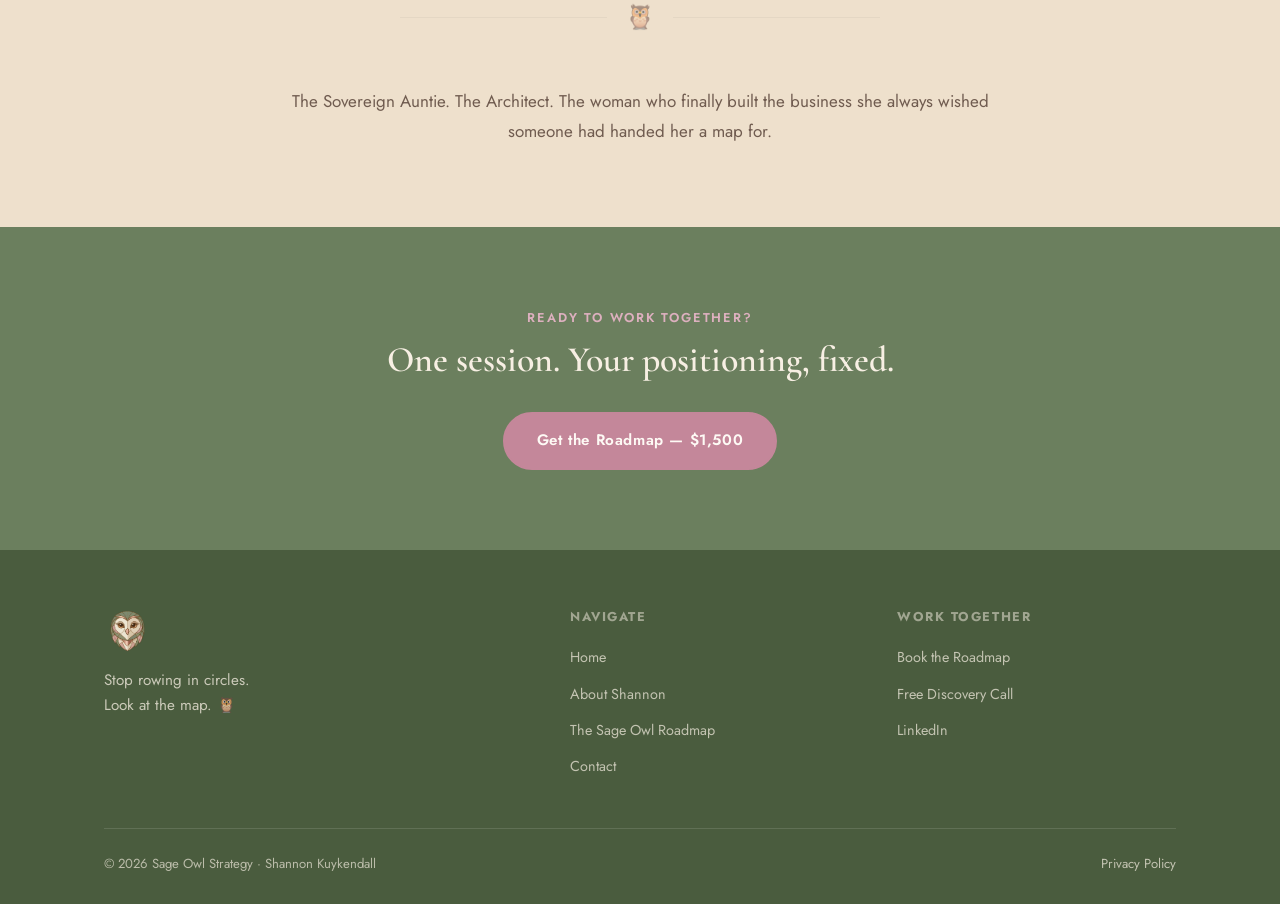
==== commit b0c15997: "Update about.html" ====
--- a/about.html
+++ b/about.html
@@ -142,7 +142,7 @@
   <section class="section section--sage" style="text-align:center;">
     <div class="container" style="max-width:640px;">
       <span class="eyebrow">Ready to work together?</span>
-      <h2 style="color:var(--cream);">Two ways in. One of them is right for where you are today.</h2>
+      <h2 style="color:var(--cream);">One session. Your positioning, fixed.</h2>
       <div style="display:flex;gap:16px;justify-content:center;flex-wrap:wrap;margin-top:32px;">
         <a href="roadmap.html" class="btn btn--rose">Get the Roadmap — $1,500</a>
       </div>
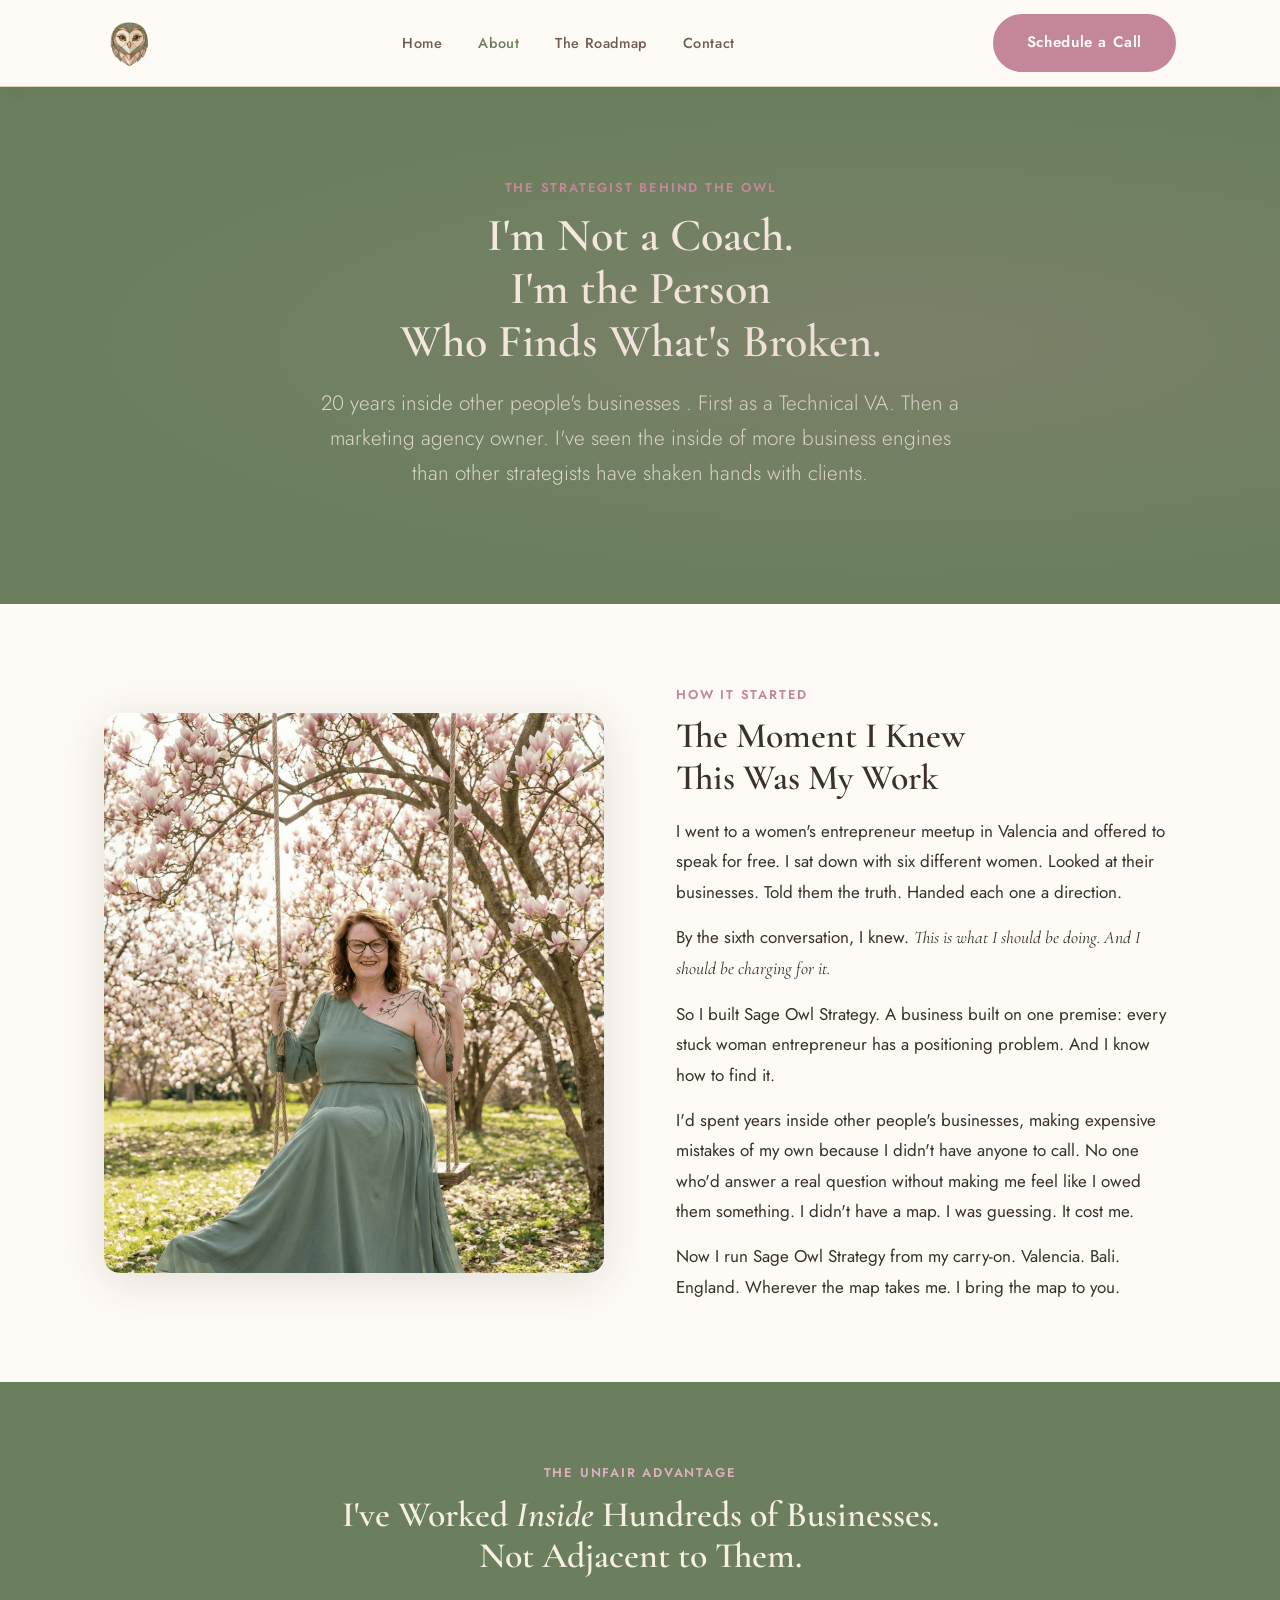
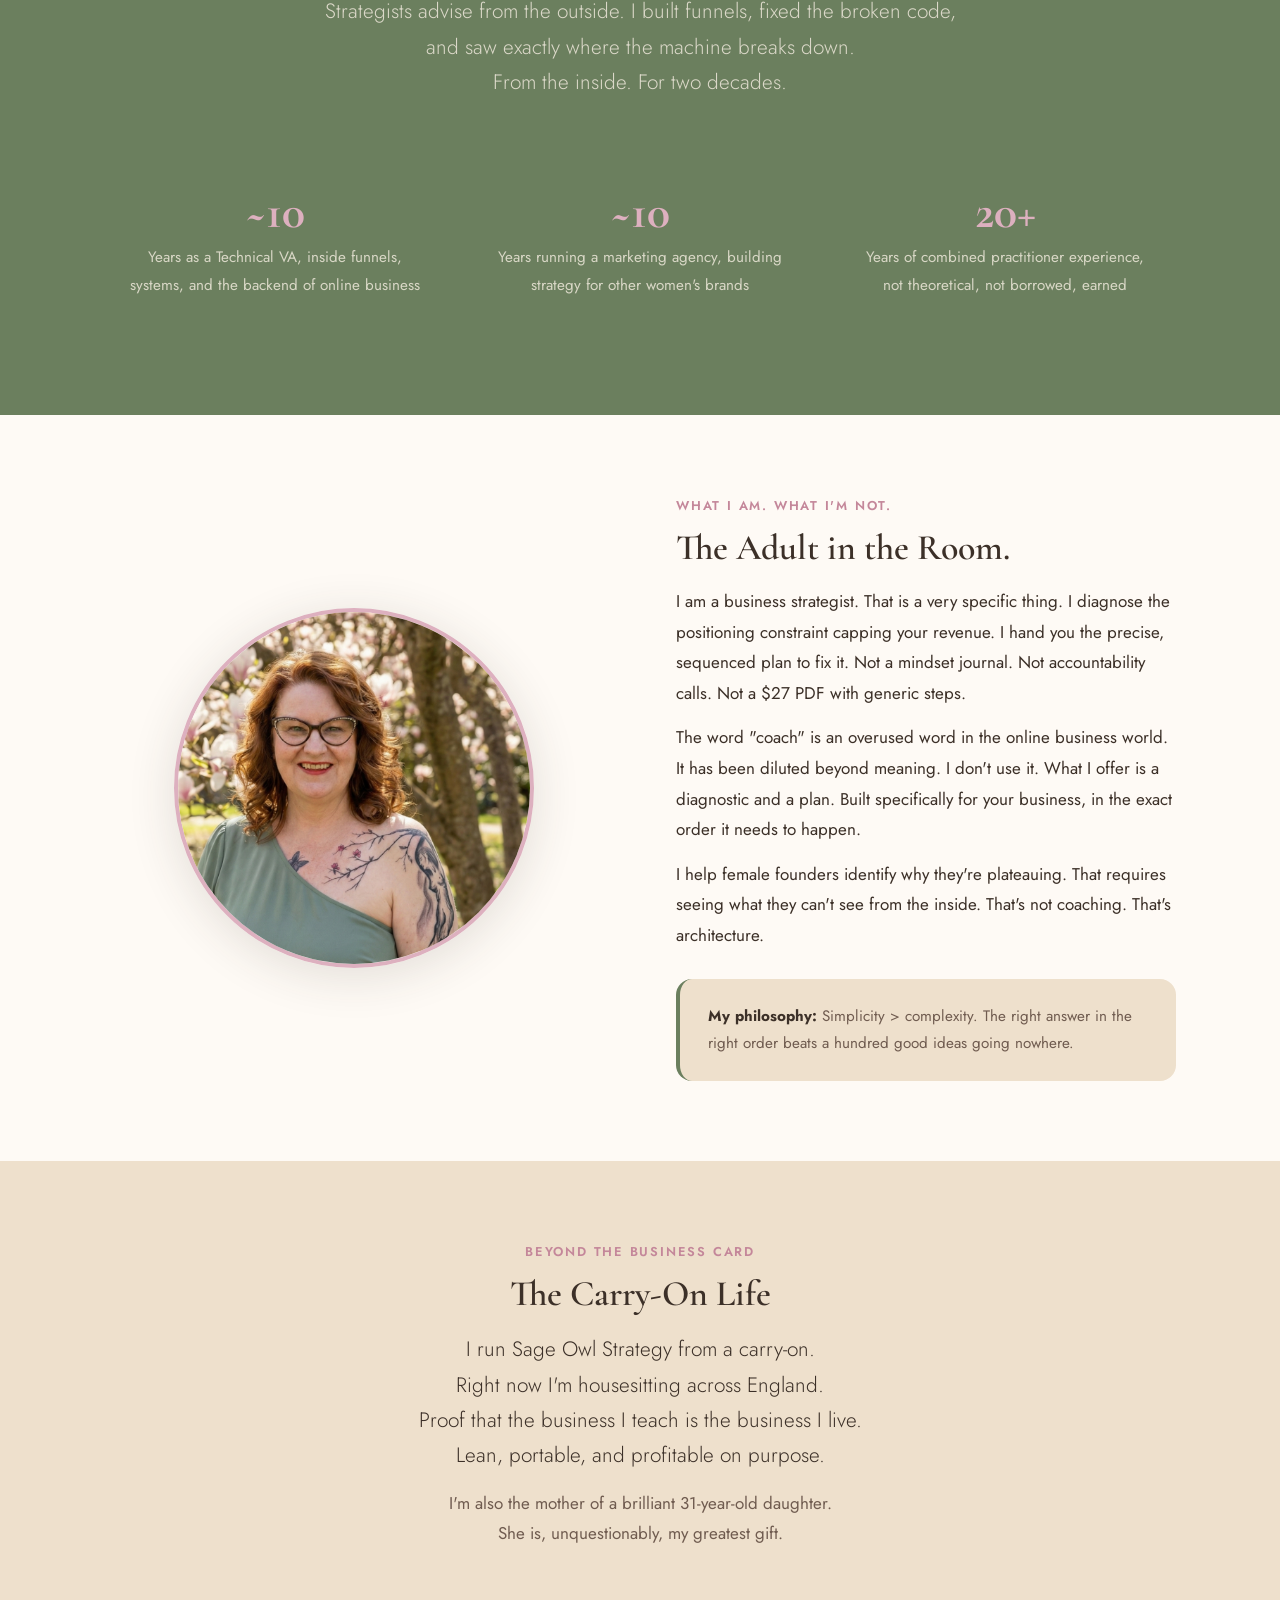
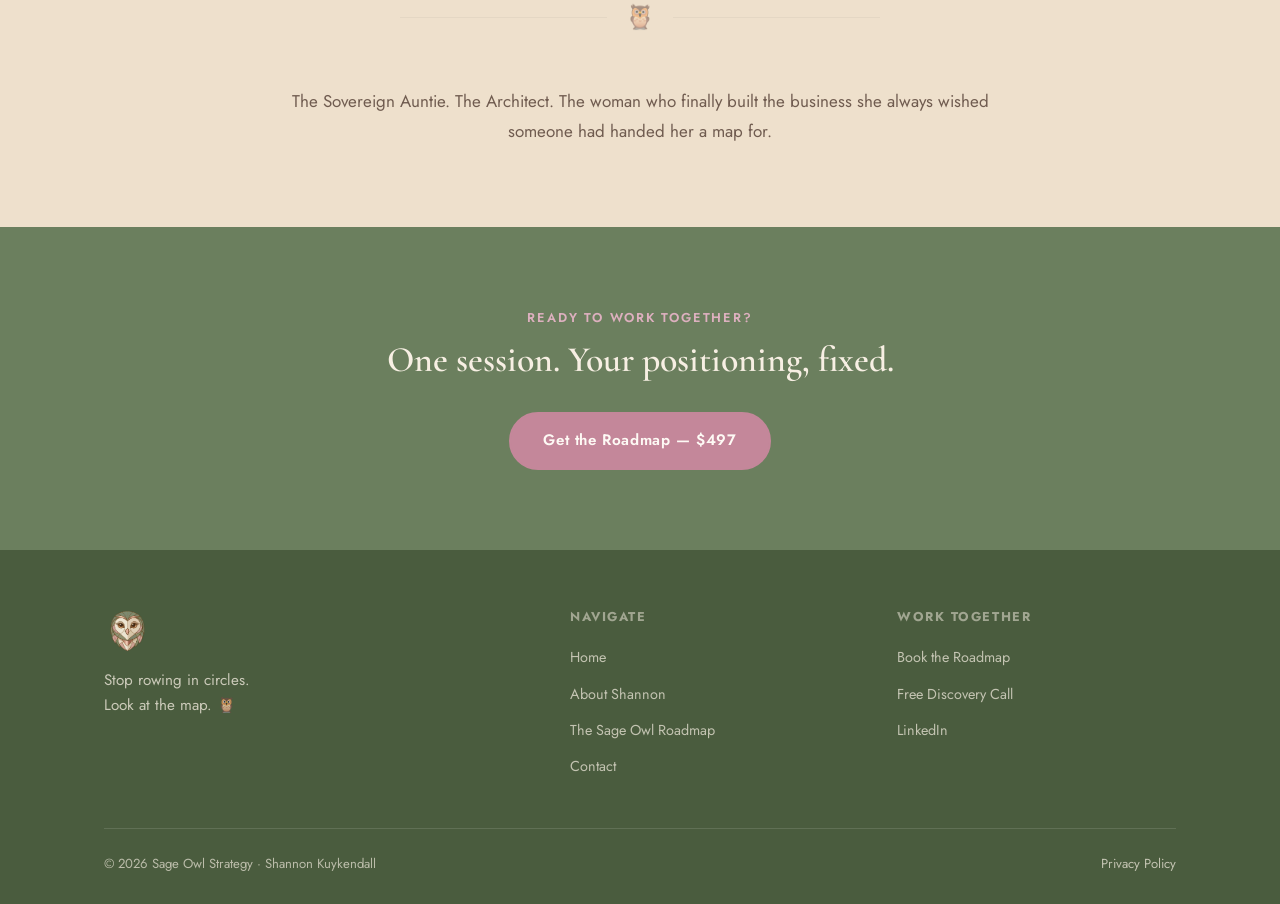
==== commit cdfe5ab4: "Update about.html" ====
--- a/about.html
+++ b/about.html
@@ -144,7 +144,7 @@
       <span class="eyebrow">Ready to work together?</span>
       <h2 style="color:var(--cream);">One session. Your positioning, fixed.</h2>
       <div style="display:flex;gap:16px;justify-content:center;flex-wrap:wrap;margin-top:32px;">
-        <a href="roadmap.html" class="btn btn--rose">Get the Roadmap — $1,500</a>
+        <a href="roadmap.html" class="btn btn--rose">Get the Roadmap — $497</a>
       </div>
     </div>
   </section>
